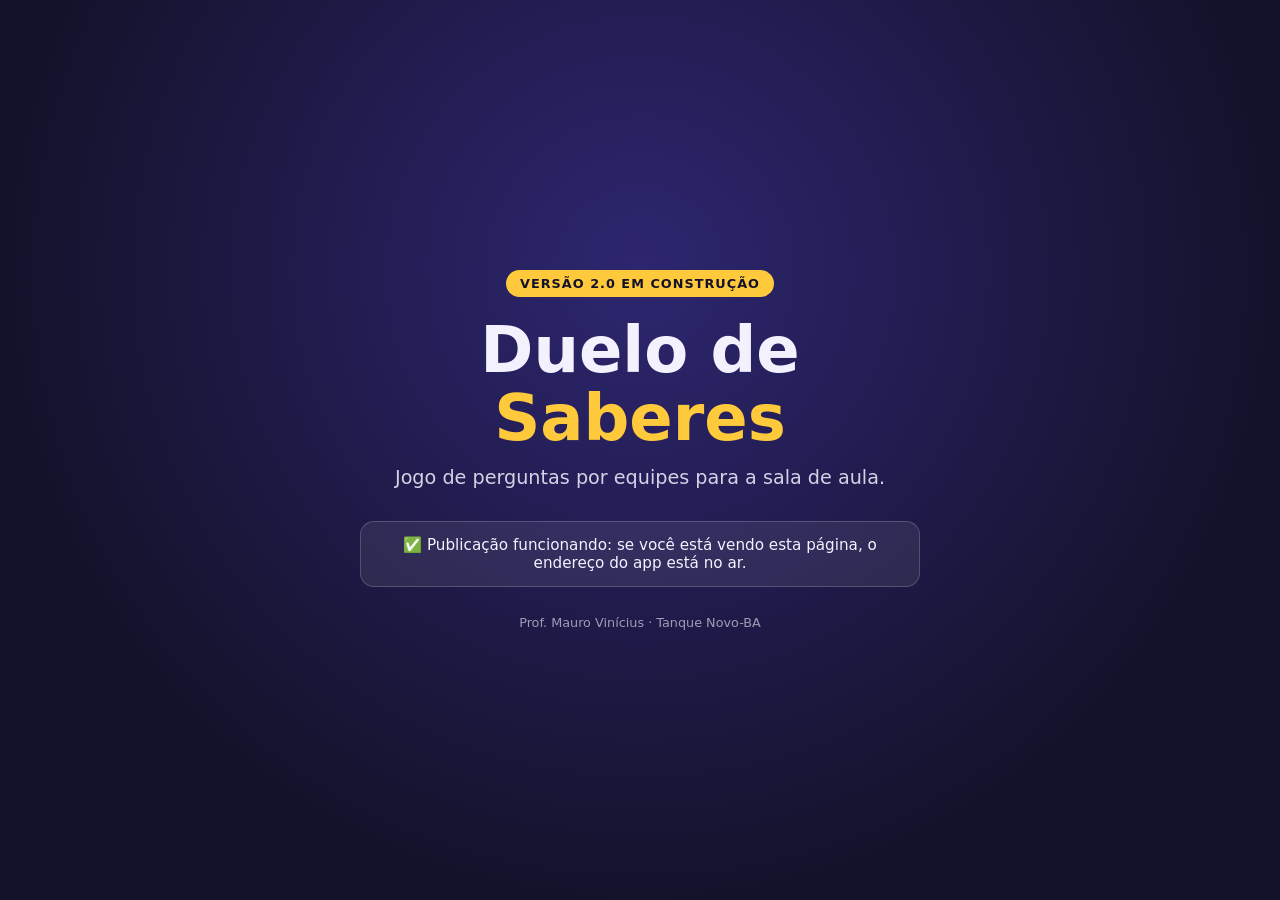
==== index.html @ 9cb28c1f "Add files via upload" ====
<!DOCTYPE html>
<html lang="pt-BR">
<head>
<meta charset="UTF-8">
<meta name="viewport" content="width=device-width, initial-scale=1">
<meta name="theme-color" content="#14122b">
<title>Duelo de Saberes</title>
<style>
  * { box-sizing: border-box; margin: 0; padding: 0; }
  html, body { height: 100%; }
  body {
    display: flex; align-items: center; justify-content: center;
    padding: 24px;
    font-family: system-ui, -apple-system, "Segoe UI", Roboto, sans-serif;
    color: #f4f1ff;
    background: radial-gradient(circle at 50% 30%, #2d2670 0%, #14122b 70%);
    text-align: center;
  }
  main { max-width: 560px; }
  .selo {
    display: inline-block; padding: 6px 14px; border-radius: 999px;
    background: #ffc93c; color: #14122b;
    font-size: 0.8rem; font-weight: 700; letter-spacing: 0.08em; text-transform: uppercase;
  }
  h1 { margin: 20px 0 12px; font-size: clamp(2.2rem, 9vw, 4rem); line-height: 1.05; }
  h1 span { color: #ffc93c; }
  p { font-size: clamp(1rem, 3.5vw, 1.2rem); line-height: 1.5; opacity: 0.85; }
  .ok {
    margin-top: 28px; padding: 14px 18px; border-radius: 14px;
    background: rgba(255,255,255,0.08); border: 1px solid rgba(255,255,255,0.18);
    font-size: 0.95rem;
  }
  footer { margin-top: 28px; font-size: 0.8rem; opacity: 0.6; }
</style>
</head>
<body>
<main>
  <span class="selo">Versão 2.0 em construção</span>
  <h1>Duelo de <span>Saberes</span></h1>
  <p>Jogo de perguntas por equipes para a sala de aula.</p>
  <div class="ok">✅ Publicação funcionando: se você está vendo esta página, o endereço do app está no ar.</div>
  <footer>Prof. Mauro Vinícius · Tanque Novo-BA</footer>
</main>
</body>
</html>
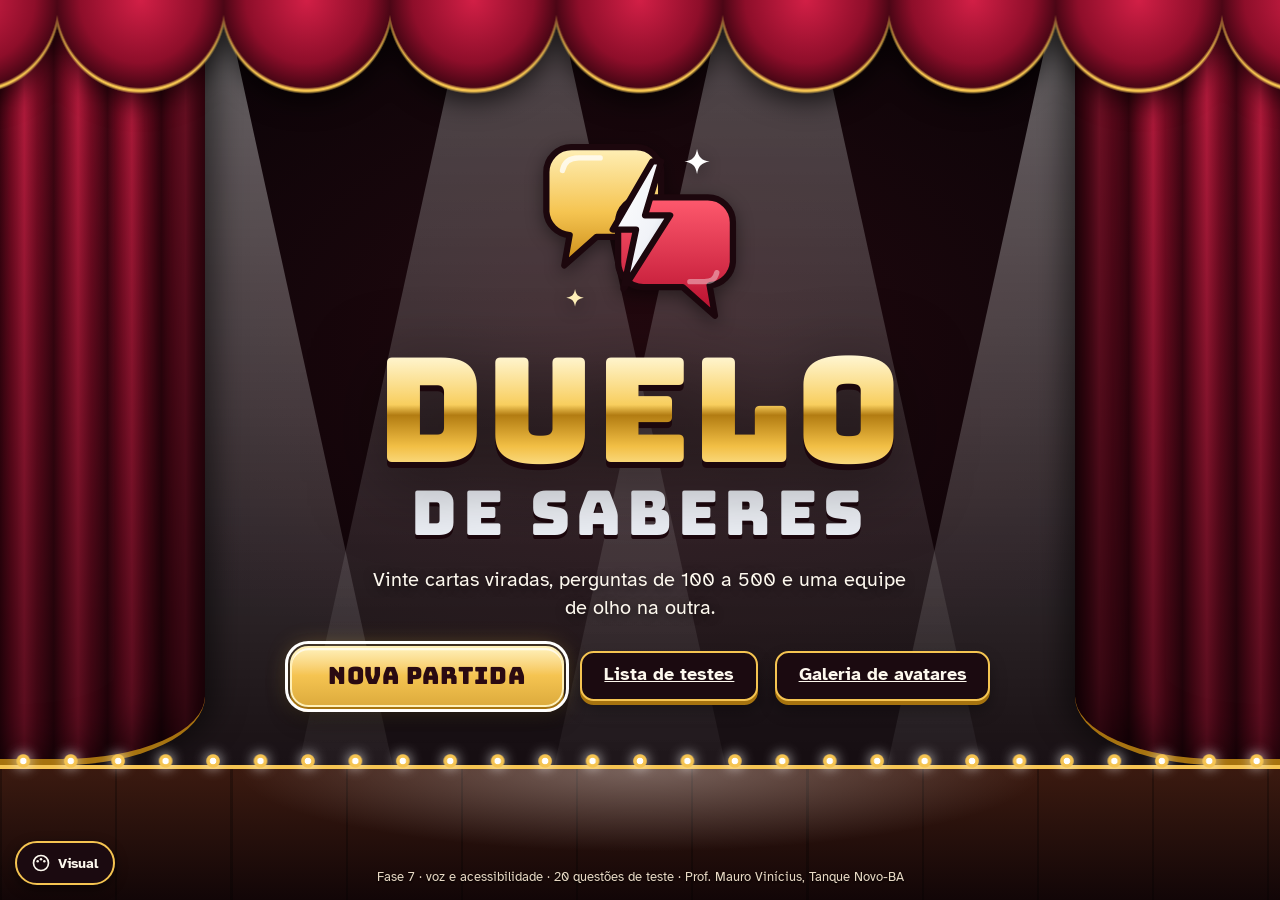
==== commit d336b084: "Raiz redireciona para /motor/ até a Fase 9 Troca a página provisória da raiz por um redirecionamento" ====
--- a/index.html
+++ b/index.html
@@ -3,43 +3,21 @@
 <head>
 <meta charset="UTF-8">
 <meta name="viewport" content="width=device-width, initial-scale=1">
-<meta name="theme-color" content="#14122b">
+<meta name="theme-color" content="#0D0408">
 <title>Duelo de Saberes</title>
+<!-- PROVISÓRIO até a Fase 9: a raiz apenas leva ao jogo em /motor/.
+     Na Fase 9 este redirecionamento sai e o app passa a morar na raiz (ver README.md). -->
+<meta http-equiv="refresh" content="0; url=motor/">
+<link rel="canonical" href="motor/">
+<script>location.replace("motor/" + location.search + location.hash);</script>
 <style>
-  * { box-sizing: border-box; margin: 0; padding: 0; }
-  html, body { height: 100%; }
-  body {
-    display: flex; align-items: center; justify-content: center;
-    padding: 24px;
-    font-family: system-ui, -apple-system, "Segoe UI", Roboto, sans-serif;
-    color: #f4f1ff;
-    background: radial-gradient(circle at 50% 30%, #2d2670 0%, #14122b 70%);
-    text-align: center;
-  }
-  main { max-width: 560px; }
-  .selo {
-    display: inline-block; padding: 6px 14px; border-radius: 999px;
-    background: #ffc93c; color: #14122b;
-    font-size: 0.8rem; font-weight: 700; letter-spacing: 0.08em; text-transform: uppercase;
-  }
-  h1 { margin: 20px 0 12px; font-size: clamp(2.2rem, 9vw, 4rem); line-height: 1.05; }
-  h1 span { color: #ffc93c; }
-  p { font-size: clamp(1rem, 3.5vw, 1.2rem); line-height: 1.5; opacity: 0.85; }
-  .ok {
-    margin-top: 28px; padding: 14px 18px; border-radius: 14px;
-    background: rgba(255,255,255,0.08); border: 1px solid rgba(255,255,255,0.18);
-    font-size: 0.95rem;
-  }
-  footer { margin-top: 28px; font-size: 0.8rem; opacity: 0.6; }
+  html, body { height: 100%; margin: 0; }
+  body { display: grid; place-items: center; background: #0D0408; color: #FFF0B8;
+    font-family: system-ui, -apple-system, "Segoe UI", Roboto, sans-serif; text-align: center; padding: 24px; box-sizing: border-box; }
+  a { color: #F5C451; font-weight: 700; }
 </style>
 </head>
 <body>
-<main>
-  <span class="selo">Versão 2.0 em construção</span>
-  <h1>Duelo de <span>Saberes</span></h1>
-  <p>Jogo de perguntas por equipes para a sala de aula.</p>
-  <div class="ok">✅ Publicação funcionando: se você está vendo esta página, o endereço do app está no ar.</div>
-  <footer>Prof. Mauro Vinícius · Tanque Novo-BA</footer>
-</main>
+<p>Abrindo o Duelo de Saberes… Se não abrir sozinho, <a href="motor/">toque aqui</a>.</p>
 </body>
 </html>
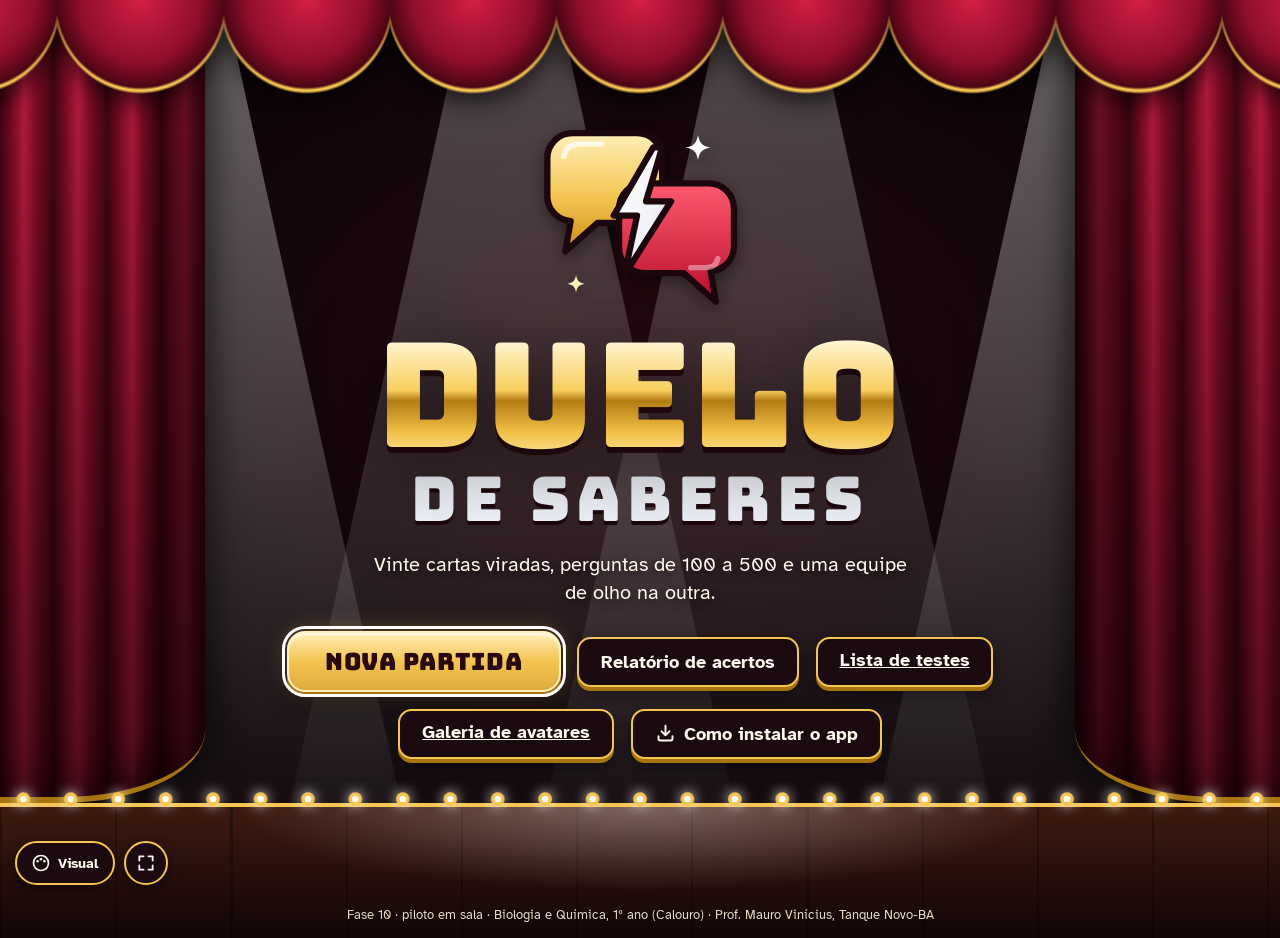
==== commit 6aa3f624: "Fase 9: app instalável (PWA), offline, app na raiz e tela cheia - Jogo movido de /motor/ para a raiz" ====
--- a/index.html
+++ b/index.html
@@ -2,22 +2,37 @@
 <html lang="pt-BR">
 <head>
 <meta charset="UTF-8">
-<meta name="viewport" content="width=device-width, initial-scale=1">
-<meta name="theme-color" content="#0D0408">
+<meta name="viewport" content="width=device-width, initial-scale=1, viewport-fit=cover">
+<meta name="theme-color" content="#0e0509">
+<meta name="description" content="Jogo de perguntas por equipes para a sala de aula. Instalável e funciona sem internet.">
 <title>Duelo de Saberes</title>
-<!-- PROVISÓRIO até a Fase 9: a raiz apenas leva ao jogo em /motor/.
-     Na Fase 9 este redirecionamento sai e o app passa a morar na raiz (ver README.md). -->
-<meta http-equiv="refresh" content="0; url=motor/">
-<link rel="canonical" href="motor/">
-<script>location.replace("motor/" + location.search + location.hash);</script>
-<style>
-  html, body { height: 100%; margin: 0; }
-  body { display: grid; place-items: center; background: #0D0408; color: #FFF0B8;
-    font-family: system-ui, -apple-system, "Segoe UI", Roboto, sans-serif; text-align: center; padding: 24px; box-sizing: border-box; }
-  a { color: #F5C451; font-weight: 700; }
-</style>
+<link rel="manifest" href="manifest.webmanifest">
+<link rel="icon" type="image/svg+xml" href="img/icone.svg">
+<link rel="icon" type="image/png" sizes="32x32" href="img/icone-32.png">
+<link rel="apple-touch-icon" href="img/icone-apple-180.png">
+<meta name="mobile-web-app-capable" content="yes">
+<meta name="apple-mobile-web-app-capable" content="yes">
+<meta name="apple-mobile-web-app-title" content="Duelo">
+<meta name="apple-mobile-web-app-status-bar-style" content="black">
+<meta name="application-name" content="Duelo de Saberes">
+<link rel="stylesheet" href="css/estilo.css">
+<link rel="stylesheet" href="css/motor.css">
+<link rel="stylesheet" href="css/avatares.css">
+<link rel="stylesheet" href="css/relatorio.css">
+<link rel="stylesheet" href="css/acessibilidade.css">
+<link rel="stylesheet" href="css/pwa.css">
 </head>
-<body>
-<p>Abrindo o Duelo de Saberes… Se não abrir sozinho, <a href="motor/">toque aqui</a>.</p>
+<body data-tema="palco" data-modo="escuro">
+<div id="app" aria-live="polite"></div>
+<div id="painel-visual"></div>
+<noscript>O Duelo de Saberes precisa de JavaScript ativado.</noscript>
+<script src="js/dados.js"></script>
+<script src="js/avatares.js"></script>
+<script src="js/logo.js"></script>
+<script src="js/regras.js"></script>
+<script src="js/sons.js"></script>
+<script src="js/voz.js"></script>
+<script src="js/pwa.js"></script>
+<script src="js/app.js"></script>
 </body>
 </html>
--- a/css/estilo.css
+++ b/css/estilo.css
@@ -0,0 +1,543 @@
+/* Duelo de Saberes · Protótipo da Fase 3 · identidade visual (2ª versão)
+   Palco de teatro à noite: cortina vermelha, ouro, luzes brancas e prateadas.
+   Estrutura: fontes → variáveis (tema × modo) → base → cenário → componentes → telas → responsivo */
+
+/* ---------- fontes embutidas (Google Fonts, licença OFL) ---------- */
+@font-face { font-family: "Bungee"; src: url("../fontes/bungee-latin-400-normal.woff2") format("woff2"); font-weight: 400; font-display: swap; }
+@font-face { font-family: "Atkinson Hyperlegible"; src: url("../fontes/atkinson-hyperlegible-latin-400-normal.woff2") format("woff2"); font-weight: 400; font-display: swap; }
+@font-face { font-family: "Atkinson Hyperlegible"; src: url("../fontes/atkinson-hyperlegible-latin-700-normal.woff2") format("woff2"); font-weight: 700; font-display: swap; }
+
+/* ---------- variáveis: Palco escuro (identidade geral e padrão) ---------- */
+body {
+  --fonte-titulo: "Bungee", "Arial Black", sans-serif;
+  --fonte-texto: "Atkinson Hyperlegible", system-ui, sans-serif;
+
+  --fundo: #0D0408; --fundo-2: #23090F;
+  --painel: rgba(255, 255, 255, .06); --painel-2: rgba(255, 255, 255, .1); --painel-solido: #1B0A10;
+  --tinta: #FDF8EE; --tinta-suave: #D3C0C4;
+  --borda: rgba(245, 196, 81, .38); --borda-forte: #F5C451;
+  --acento-claro: #FFF0B8; --acento: #F5C451; --acento-escuro: #A6730F; --sobre-acento: #2A0A12;
+  --prata: #EEF1F7; --prata-escura: #9AA2B1;
+  --quente: #FF2E55;
+  --cort-1: #D21F46; --cort-2: #8E0E2A; --cort-3: #4A0615;
+  --verso-1: #C81B41; --verso-2: #5C0A1D; --verso-tinta: #FFFFFF;
+  --piso-1: #3B1A10; --piso-2: #120607;
+  --luz: 255, 255, 255; --forca-luz: .2;
+  --certo: #2FCB7A; --errado: #FF5468; --sobre-certo: #04200F; --sobre-errado: #2A0510;
+  --logo-a1: #FFF0B8; --logo-a2: #F5C451; --logo-a3: #C98A14; --logo-b1: #FF5A6E; --logo-b2: #B80F2E; --logo-traco: #1C070D;
+  --ficha-traco: #FFFFFF;
+  --brilho: 0 0 1.2rem rgba(245, 196, 81, .35);
+  --sombra: 0 .5rem 1.4rem rgba(0, 0, 0, .55);
+  --titulo: linear-gradient(180deg, #FFF6D2 8%, #F8CE5E 46%, #B27C12 54%, #F2BF45 78%, #FFE9A0 100%);
+}
+body[data-modo="claro"] {
+  --fundo: #F7EFE1; --fundo-2: #EBDCC2;
+  --painel: #FFFFFF; --painel-2: #FBF4E6; --painel-solido: #FFFFFF;
+  --tinta: #2A0A12; --tinta-suave: #6B4C54;
+  --borda: rgba(166, 115, 15, .45); --borda-forte: #A6730F;
+  --prata: #2A0A12; --prata-escura: #6B4C54;
+  --quente: #D1123A;
+  --piso-1: #C59458; --piso-2: #8B5A2B;
+  --luz: 255, 246, 214; --forca-luz: .75;
+  --certo: #12804A; --errado: #C81E3A; --sobre-certo: #FFFFFF; --sobre-errado: #FFFFFF;
+  --ficha-traco: #2A0A12;
+  --brilho: 0 0 0 rgba(0, 0, 0, 0);
+  --sombra: 0 .4rem 1rem rgba(74, 6, 21, .18);
+  --titulo: linear-gradient(180deg, #E8284F 10%, #B80F2E 55%, #7A0A20 100%);
+}
+
+/* o tema de Biologia fica em css/tema-biologia.css */
+
+/* ---------- base ---------- */
+*, *::before, *::after { box-sizing: border-box; }
+html { font-size: clamp(15px, .5vw + .65vh + 6px, 28px); -webkit-text-size-adjust: 100%; }
+body {
+  margin: 0; min-height: 100vh; min-height: 100dvh;
+  background: var(--fundo); color: var(--tinta);
+  font-family: var(--fonte-texto); line-height: 1.4;
+}
+h1, h2, p, ol, ul, fieldset { margin: 0; padding: 0; border: 0; }
+ol, ul { list-style: none; }
+button, input { font: inherit; color: inherit; }
+button { cursor: pointer; }
+button:disabled { cursor: not-allowed; }
+:focus-visible { outline: .2rem solid #FFFFFF; outline-offset: .16rem; box-shadow: 0 0 0 .42rem #1C070D; }
+.so-leitor { position: absolute; width: 1px; height: 1px; overflow: hidden; clip-path: inset(50%); white-space: nowrap; }
+.nota { color: var(--tinta-suave); font-size: .8rem; margin-top: .6rem; }
+.nota-centro { text-align: center; position: relative; }
+
+.tela { min-height: 100vh; min-height: 100dvh; position: relative; isolation: isolate; }
+
+/* texto metálico dos títulos */
+.logo-duelo, .final-topo h1, .barra-titulo, .placar-titulo, .bloco h2, .veredito-titulo {
+  background: var(--titulo); -webkit-background-clip: text; background-clip: text; color: transparent;
+  font-family: var(--fonte-titulo); font-weight: 400; text-transform: uppercase;
+}
+
+/* ---------- cenário do palco (tela inicial e placar final) ---------- */
+.cenario { position: absolute; inset: 0; overflow: hidden; pointer-events: none; z-index: -1;
+  background:
+    radial-gradient(ellipse 60% 55% at 50% 38%, var(--fundo-2), transparent 75%),
+    var(--fundo);
+}
+.holofotes i {
+  position: absolute; top: -14vh; width: 46vmax; height: 140vh; margin-left: -23vmax;
+  background: linear-gradient(to bottom, rgba(var(--luz), calc(var(--forca-luz) * 2.2)), rgba(var(--luz), 0) 80%);
+  clip-path: polygon(47% 0, 53% 0, 100% 100%, 0 100%);
+  transform-origin: 50% 0; animation: balanco 9s ease-in-out infinite alternate; mix-blend-mode: screen;
+}
+body[data-modo="claro"] .holofotes i { mix-blend-mode: normal; }
+.holofotes i:nth-child(1) { left: 14%; --a: 26deg; --b: 15deg; }
+.holofotes i:nth-child(2) { left: 40%; --a: 9deg; --b: -2deg; animation-duration: 12s; opacity: .7; }
+.holofotes i:nth-child(3) { left: 60%; --a: -9deg; --b: 3deg; animation-duration: 11s; opacity: .7; }
+.holofotes i:nth-child(4) { left: 86%; --a: -26deg; --b: -14deg; animation-duration: 10s; }
+@keyframes balanco { from { transform: rotate(var(--a)); } to { transform: rotate(var(--b)); } }
+
+.cortina {
+  position: absolute; top: 0; bottom: 15vh; width: clamp(3rem, 16vw, 21rem);
+  background:
+    linear-gradient(to bottom, rgba(0, 0, 0, .1), rgba(0, 0, 0, .6)),
+    repeating-linear-gradient(90deg, var(--cort-3) 0, var(--cort-2) .9vw, var(--cort-1) 1.9vw, var(--cort-2) 2.9vw, var(--cort-3) 4.2vw);
+  border-bottom: .35rem solid var(--acento-escuro);
+}
+.cortina.esq { left: 0; border-bottom-right-radius: 70% 9%; box-shadow: inset -2rem 0 2.5rem rgba(0, 0, 0, .55), .6rem 0 1.6rem rgba(0, 0, 0, .5); }
+.cortina.dir { right: 0; border-bottom-left-radius: 70% 9%; box-shadow: inset 2rem 0 2.5rem rgba(0, 0, 0, .55), -.6rem 0 1.6rem rgba(0, 0, 0, .5); }
+.sanefa {
+  position: absolute; top: 0; left: -2vw; right: -2vw; height: clamp(2.4rem, 10vh, 6.5rem); z-index: 1;
+  background: radial-gradient(ellipse 52% 100% at 50% 0, var(--cort-1) 0, var(--cort-2) 70%, var(--cort-3) 97%, transparent 100%) repeat-x 50% 0 / clamp(5rem, 13vw, 16rem) 100%;
+  filter: drop-shadow(0 .22rem 0 var(--acento)) drop-shadow(0 .5rem .7rem rgba(0, 0, 0, .65));
+}
+.piso {
+  position: absolute; left: 0; right: 0; bottom: 0; height: 15vh;
+  background:
+    radial-gradient(ellipse 45% 90% at 50% 0, rgba(var(--luz), calc(var(--forca-luz) * 1.6)), transparent 70%),
+    repeating-linear-gradient(90deg, rgba(0, 0, 0, .28) 0 .12rem, transparent .12rem 9vw),
+    linear-gradient(to bottom, var(--piso-1), var(--piso-2));
+  border-top: .22rem solid var(--acento);
+}
+.ribalta {
+  position: absolute; left: 0; right: 0; bottom: calc(15vh - .35rem); height: 1.1rem;
+  background: radial-gradient(circle, #FFFFFF 0 .16rem, var(--acento) .2rem .34rem, transparent .4rem) repeat-x 50% 50% / 2.6rem 1.1rem;
+  filter: drop-shadow(0 0 .35rem rgba(255, 255, 255, .9)); animation: pisca 1.6s steps(2, jump-none) infinite alternate;
+}
+@keyframes pisca { from { opacity: .55; } to { opacity: 1; } }
+
+/* ---------- logo ---------- */
+.logo { display: inline-flex; align-items: center; gap: .5em; font-size: 1rem; color: var(--tinta); }
+.logo-simbolo { width: 3.2em; height: 3.2em; flex: none; overflow: visible; filter: drop-shadow(0 .12em .18em rgba(0, 0, 0, .45)); }
+.logo-nome { display: flex; flex-direction: column; font-family: var(--fonte-titulo); line-height: .9; text-align: left; }
+.logo-duelo { font-size: 2em; letter-spacing: .01em; filter: drop-shadow(0 .05em 0 var(--logo-traco)); }
+.logo-de { font-size: .92em; color: var(--prata); margin-top: .18em; letter-spacing: .04em; text-transform: uppercase; text-shadow: 0 .06em 0 var(--logo-traco); }
+body[data-modo="claro"] .logo-de { text-shadow: none; }
+.logo-grande { flex-direction: column; gap: .15em; font-size: clamp(1.5rem, 5.2vmin, 3.4rem); }
+.logo-grande .logo-simbolo { width: 4.6em; height: 4.6em; }
+.logo-grande .logo-nome { text-align: center; align-items: center; }
+.logo-grande .logo-duelo { font-size: 3.1em; filter: drop-shadow(0 .045em 0 var(--logo-traco)) drop-shadow(0 .1em .25em rgba(0, 0, 0, .5)); }
+.logo-grande .logo-de { font-size: 1.32em; letter-spacing: .1em; }
+.logo-barra { font-size: .62rem; }
+.logo-faisca { transform-box: fill-box; transform-origin: center; animation: cintila 2.4s ease-in-out infinite; }
+.logo-faisca.f2 { animation-delay: 1.2s; }
+@keyframes cintila { 0%, 100% { opacity: .25; } 50% { opacity: 1; } }
+
+/* ---------- botões ---------- */
+.botao {
+  position: relative; border: .12rem solid var(--borda-forte); border-radius: .75rem;
+  padding: .6rem 1.2rem; min-height: 2.75rem;
+  font-weight: 700; font-size: 1rem; line-height: 1.1;
+  background: var(--painel-solido); color: var(--tinta);
+  box-shadow: 0 .22rem 0 var(--acento-escuro), 0 .5rem .9rem rgba(0, 0, 0, .35);
+  transition: transform .08s, box-shadow .08s, filter .15s;
+}
+.botao:hover:not(:disabled) { transform: translateY(-.06rem); filter: brightness(1.12); }
+.botao:active:not(:disabled) { transform: translateY(.18rem); box-shadow: 0 .04rem 0 var(--acento-escuro); }
+.botao:disabled { opacity: .45; }
+.botao-principal {
+  background: linear-gradient(180deg, var(--acento-claro) 0%, var(--acento) 48%, color-mix(in srgb, var(--acento) 70%, var(--acento-escuro)) 100%);
+  color: var(--sobre-acento); border-color: var(--acento-claro);
+  box-shadow: 0 .28rem 0 var(--acento-escuro), 0 .6rem 1.2rem rgba(0, 0, 0, .45), var(--brilho), inset 0 .12rem 0 rgba(255, 255, 255, .7);
+}
+.botao-enorme { font-family: var(--fonte-titulo); font-weight: 400; font-size: 1.3rem; padding: .85rem 2rem; border-radius: 1rem; text-transform: uppercase; letter-spacing: .03em; }
+.botao-pequeno { font-size: .82rem; padding: .4rem .8rem; min-height: 2.4rem; box-shadow: 0 .16rem 0 var(--acento-escuro); }
+.botao-redondo {
+  width: 2.75rem; height: 2.75rem; border-radius: 50%; border: .12rem solid var(--borda-forte);
+  background: var(--painel-solido); font-size: 1.4rem; font-weight: 700; line-height: 1; box-shadow: 0 .18rem 0 var(--acento-escuro);
+}
+.botao-redondo:disabled { opacity: .35; }
+
+/* ---------- barra superior ---------- */
+.barra {
+  display: flex; align-items: center; gap: 1rem; flex-wrap: wrap; position: relative; z-index: 2;
+  padding: .6rem 1.2rem;
+  background: linear-gradient(180deg, var(--cort-2), var(--cort-3));
+  border-bottom: .2rem solid var(--acento); box-shadow: 0 .4rem 1rem rgba(0, 0, 0, .45);
+  color: #FDF8EE;
+  --tinta: #FDF8EE; --prata: #EEF1F7; --painel-solido: #1B0A10; --logo-traco: #1C070D;
+  --titulo: linear-gradient(180deg, #FFF6D2 8%, #F8CE5E 46%, #B27C12 54%, #F2BF45 78%, #FFE9A0 100%);
+}
+.barra-titulo { font-size: 1.15rem; margin-left: auto; }
+.barra-info { display: flex; flex-direction: column; line-height: 1.2; margin-left: .4rem; }
+.barra-info strong { font-family: var(--fonte-titulo); font-weight: 400; font-size: 1rem; text-transform: uppercase; }
+.barra-info span { font-size: .78rem; opacity: .8; }
+.barra-acoes { margin-left: auto; display: flex; gap: .6rem; }
+
+/* ---------- tela inicial ---------- */
+.inicio, .final {
+  display: flex; flex-direction: column; align-items: center; justify-content: center;
+  padding: clamp(3.2rem, 12vh, 7.5rem) 1.2rem calc(15vh + 2.4rem); overflow: hidden; text-align: center;
+}
+.inicio-centro { position: relative; display: flex; flex-direction: column; align-items: center; gap: 1.3rem; max-width: 46rem; }
+.inicio .logo-grande { animation: entrada .8s cubic-bezier(.2, 1.4, .4, 1) both; }
+@keyframes entrada { from { transform: scale(.7) translateY(1rem); opacity: 0; } to { transform: none; opacity: 1; } }
+.inicio-frase { font-size: 1.1rem; max-width: 30rem; color: var(--tinta); text-shadow: 0 .1rem .5rem rgba(0, 0, 0, .6); }
+body[data-modo="claro"] .inicio-frase { text-shadow: none; }
+.inicio-acoes { display: flex; flex-wrap: wrap; gap: .9rem; justify-content: center; align-items: center; position: relative; }
+.inicio-rodape { position: absolute; bottom: .7rem; left: 0; right: 0; padding: 0 9rem; font-size: .7rem; color: #E9D9C4; text-shadow: 0 1px 2px #000; }
+
+/* ---------- painéis ---------- */
+.bloco, .veredito, .telao, .placar-item, .equipe-cartao, .final-item {
+  background: linear-gradient(180deg, var(--painel-2), var(--painel));
+  border: .1rem solid var(--borda); border-radius: 1rem; box-shadow: var(--sombra), inset 0 .08rem 0 rgba(255, 255, 255, .12);
+}
+
+/* ---------- configuração ---------- */
+.config { display: flex; flex-direction: column; background: radial-gradient(ellipse 90% 50% at 50% 0, var(--fundo-2), var(--fundo) 80%); }
+.config-grade {
+  flex: 1; display: grid; grid-template-columns: repeat(3, 1fr); gap: 1rem;
+  padding: 1.2rem; max-width: 86rem; width: 100%; margin: 0 auto; align-content: start;
+}
+.bloco { padding: 1rem 1.1rem; min-width: 0; }
+.bloco-largo { grid-column: 1 / -1; }
+.bloco h2 { font-size: 1rem; margin-bottom: .7rem; letter-spacing: .03em; display: inline-block; }
+.bloco h2.sub { margin-top: 1.1rem; display: block; }
+.bloco-topo { display: flex; align-items: center; justify-content: space-between; gap: 1rem; margin-bottom: .7rem; }
+.bloco-topo h2 { margin: 0; }
+
+.opcoes { display: grid; gap: .6rem; }
+.opcoes-2 { grid-template-columns: 1fr 1fr; }
+.opcoes-3 { grid-template-columns: 1fr; }
+.opcao {
+  text-align: left; display: flex; flex-direction: column; gap: .15rem;
+  padding: .6rem .8rem; border-radius: .7rem; border: .1rem solid var(--borda); background: var(--painel); min-height: 2.75rem;
+}
+.opcao strong { font-size: 1rem; }
+.opcao span { font-size: .78rem; color: var(--tinta-suave); }
+.chips { display: flex; flex-wrap: wrap; gap: .5rem; }
+.chip { padding: .45rem .9rem; min-height: 2.6rem; border-radius: 99rem; border: .1rem solid var(--borda); background: var(--painel); font-weight: 700; font-size: .9rem; }
+.opcao:hover, .chip:hover { border-color: var(--borda-forte); }
+.opcao.ativa, .chip.ativa {
+  background: linear-gradient(180deg, var(--acento-claro), var(--acento) 55%, color-mix(in srgb, var(--acento) 70%, var(--acento-escuro)));
+  border-color: var(--acento-claro); color: var(--sobre-acento);
+  box-shadow: 0 .2rem 0 var(--acento-escuro), var(--brilho);
+}
+.opcao.ativa span { color: inherit; opacity: .85; }
+
+.contador { display: flex; align-items: center; gap: .8rem; flex-wrap: wrap; }
+.contador-valor { font-family: var(--fonte-titulo); font-size: 2.2rem; min-width: 1.4em; text-align: center; line-height: 1; color: var(--prata); }
+.contador-legenda { font-size: .8rem; color: var(--tinta-suave); flex-basis: 100%; }
+.contador-compacto .contador-valor { font-size: 1.6rem; }
+
+.equipes-grade { display: grid; grid-template-columns: repeat(auto-fill, minmax(15.5rem, 1fr)); gap: .8rem; }
+.equipe-cartao { border-left: .5rem solid var(--cor-equipe); border-radius: .8rem; padding: .7rem; display: flex; flex-direction: column; gap: .55rem; min-width: 0; box-shadow: none; }
+.equipe-topo { display: flex; align-items: center; gap: .6rem; }
+.campo { flex: 1; min-width: 0; }
+.campo input { width: 100%; padding: .45rem .6rem; min-height: 2.5rem; border: .1rem solid var(--borda); border-radius: .5rem; background: var(--painel-solido); font-weight: 700; }
+.campo input:focus-visible { border-color: var(--borda-forte); }
+.seletor { display: flex; gap: .35rem; flex-wrap: wrap; }
+.amostra { width: 2rem; height: 2rem; border-radius: 50%; border: .12rem solid rgba(255, 255, 255, .85); background: var(--amostra); padding: 0; }
+body[data-modo="claro"] .amostra { border-color: var(--tinta); }
+.amostra.ativa { box-shadow: 0 0 0 .14rem var(--painel-solido), 0 0 0 .3rem var(--borda-forte); }
+.amostra:disabled { opacity: .2; }
+.forma-botao { width: 2rem; height: 2rem; padding: .22rem; border-radius: .4rem; border: .12rem solid transparent; background: transparent; }
+.forma-botao svg { width: 100%; height: 100%; display: block; fill: var(--tinta-suave); opacity: .55; }
+.forma-botao.ativa { border-color: var(--borda-forte); background: var(--painel-solido); }
+.forma-botao.ativa svg { fill: var(--tinta); opacity: 1; }
+
+.ficha { width: 1.5rem; height: 1.5rem; flex: none; overflow: visible; filter: drop-shadow(0 .08rem .12rem rgba(0, 0, 0, .5)); }
+.ficha-grande { width: 2.2rem; height: 2.2rem; }
+
+.config-rodape {
+  position: sticky; bottom: 0; z-index: 3; display: flex; align-items: center; justify-content: flex-end; gap: 1.2rem; flex-wrap: wrap;
+  padding: .8rem 1.2rem .9rem 12rem; background: var(--painel-solido); border-top: .2rem solid var(--acento);
+  box-shadow: 0 -.5rem 1.2rem rgba(0, 0, 0, .4);
+}
+.config-resumo { font-size: .9rem; color: var(--tinta-suave); }
+
+/* ---------- tabuleiro ---------- */
+.tabuleiro, .pergunta {
+  display: flex; flex-direction: column;
+  background:
+    radial-gradient(ellipse 55% 60% at 38% 0, rgba(var(--luz), var(--forca-luz)), transparent 70%),
+    radial-gradient(ellipse 120% 80% at 50% 100%, var(--fundo-2), transparent 70%),
+    var(--fundo);
+}
+.mesa { padding: .9rem 1.2rem 1.2rem; display: flex; flex-direction: column; gap: .8rem; min-height: 0; }
+.vez { display: flex; align-items: center; gap: .6rem; font-size: 1.15rem; }
+.vez strong { color: inherit; border-bottom: .22rem solid var(--cor-equipe); }
+.cartas { display: grid; grid-template-columns: repeat(5, 1fr); gap: .8rem; }
+
+.carta { position: relative; padding: 0; border: 0; background: none; border-radius: .9rem; aspect-ratio: 4 / 3; perspective: 60rem; min-width: 0; min-height: 0; }
+.carta-giro { position: absolute; inset: 0; transform-style: preserve-3d; transition: transform .6s cubic-bezier(.3, 1.3, .5, 1); border-radius: inherit; }
+.carta-verso, .carta-frente {
+  position: absolute; inset: 0; border-radius: inherit; display: grid; place-items: center;
+  backface-visibility: hidden; -webkit-backface-visibility: hidden; overflow: hidden;
+  border: .16rem solid var(--acento);
+  box-shadow: 0 .3rem 0 var(--acento-escuro), 0 .7rem 1.1rem rgba(0, 0, 0, .5), inset 0 0 0 .1rem rgba(0, 0, 0, .35);
+}
+.carta-verso {
+  color: var(--verso-tinta);
+  background:
+    repeating-linear-gradient(45deg, rgba(255, 255, 255, .05) 0 .12rem, transparent .12rem .9rem),
+    repeating-linear-gradient(-45deg, rgba(255, 255, 255, .05) 0 .12rem, transparent .12rem .9rem),
+    radial-gradient(ellipse at 50% 35%, var(--verso-1), var(--verso-2) 85%);
+}
+.carta-frente {
+  transform: rotateY(180deg); color: var(--sobre-acento);
+  background:
+    linear-gradient(115deg, transparent 30%, rgba(255, 255, 255, .7) 45%, transparent 58%),
+    linear-gradient(180deg, var(--acento-claro), var(--acento) 50%, color-mix(in srgb, var(--acento) 60%, var(--acento-escuro)));
+  border-color: var(--acento-claro);
+}
+.carta-numero {
+  position: relative; font-family: var(--fonte-titulo); font-size: clamp(1.1rem, 3.4vmin, 2.4rem); line-height: 1;
+  width: 2.1em; height: 2.1em; display: grid; place-items: center; border-radius: 50%;
+}
+.carta-valor { font-family: var(--fonte-titulo); font-size: clamp(1.6rem, 6vmin, 4rem); line-height: 1; text-shadow: 0 .05em 0 rgba(255, 255, 255, .6); }
+/* atenção: nada de "filter" em .carta-giro — ele achata o 3D e a frente da carta deixa de aparecer */
+button.carta:not(.virando):hover .carta-giro { transform: translateY(-.3rem) rotate(-1.2deg); }
+button.carta:not(.virando):hover .carta-verso { border-color: #FFFFFF; box-shadow: 0 .3rem 0 var(--acento-escuro), 0 0 1.1rem rgba(255, 255, 255, .55); }
+button.carta:not(.virando):active .carta-giro { transform: translateY(.1rem); }
+.carta.virando .carta-giro { transform: rotateY(180deg) scale(1.08); }
+.carta.virando .carta-frente { box-shadow: 0 .3rem 0 var(--acento-escuro), 0 0 1.6rem rgba(255, 255, 255, .75); }
+.carta.virando { z-index: 2; }
+.cartas.escolhida .carta:not(.virando) { opacity: .35; transition: opacity .3s; pointer-events: none; }
+
+/* verso do Palco: veludo com moldura dourada e medalhão */
+body[data-tema="palco"] .carta-verso::before {
+  content: ""; position: absolute; inset: 7%; border-radius: .5rem;
+  border: .08rem solid var(--acento);
+  background:
+    radial-gradient(circle at 0 0, var(--acento) 0 .28rem, transparent .32rem),
+    radial-gradient(circle at 100% 0, var(--acento) 0 .28rem, transparent .32rem),
+    radial-gradient(circle at 0 100%, var(--acento) 0 .28rem, transparent .32rem),
+    radial-gradient(circle at 100% 100%, var(--acento) 0 .28rem, transparent .32rem);
+}
+body[data-tema="palco"] .carta-numero {
+  color: var(--sobre-acento);
+  background: radial-gradient(circle at 35% 28%, #FFFFFF 0, var(--acento-claro) 22%, var(--acento) 60%, var(--acento-escuro) 100%);
+  box-shadow: 0 0 0 .14rem var(--verso-2), 0 0 0 .24rem var(--acento), 0 .25rem .5rem rgba(0, 0, 0, .5);
+}
+
+.carta-usada { border: .12rem dashed var(--borda); display: grid; place-items: center; background: rgba(0, 0, 0, .18); }
+.carta-valor-usado { font-family: var(--fonte-titulo); font-size: clamp(.9rem, 2.6vmin, 1.6rem); color: var(--tinta-suave); opacity: .45; }
+
+/* ---------- placar ---------- */
+.placar { background: linear-gradient(180deg, var(--painel-2), var(--painel)), var(--painel-solido); border-top: .2rem solid var(--acento); padding: .9rem 1.2rem 1.2rem; }
+.placar-titulo { font-size: 1.1rem; margin-bottom: .7rem; display: inline-block; }
+.placar-puxador { display: none; }
+.placar-lista { display: grid; grid-template-columns: repeat(auto-fit, minmax(13rem, 1fr)); gap: .6rem; }
+.placar-item { display: flex; align-items: center; gap: .6rem; padding: .55rem .7rem; border-left: .5rem solid var(--cor-equipe); border-radius: .8rem; box-shadow: none; }
+.placar-item.da-vez {
+  border-color: var(--borda-forte); border-left-color: var(--cor-equipe);
+  background: linear-gradient(90deg, color-mix(in srgb, var(--cor-equipe) 30%, transparent), transparent 70%), var(--painel-2);
+  box-shadow: var(--brilho), 0 .3rem .8rem rgba(0, 0, 0, .4);
+}
+.placar-nome { flex: 1; min-width: 0; font-weight: 700; display: flex; flex-direction: column; line-height: 1.15; overflow-wrap: anywhere; }
+.placar-nome em { font-style: normal; font-weight: 400; font-size: .72rem; color: var(--tinta-suave); }
+.placar-item.da-vez .placar-nome em { color: var(--acento); font-weight: 700; }
+body[data-modo="claro"] .placar-item.da-vez .placar-nome em { color: var(--acento-escuro); }
+.placar-pontos { font-family: var(--fonte-titulo); font-size: 1.5rem; line-height: 1; font-variant-numeric: tabular-nums; color: var(--prata); text-shadow: 0 0 .6rem rgba(var(--luz), .35); }
+body[data-modo="claro"] .placar-pontos { text-shadow: none; }
+.placar-pontos.negativo { color: var(--errado); }
+
+/* ---------- pergunta ---------- */
+.vez-barra { font-size: 1rem; }
+.valor-selo {
+  margin-left: auto; display: flex; align-items: baseline; gap: .45rem;
+  background: linear-gradient(180deg, var(--acento-claro), var(--acento) 55%, color-mix(in srgb, var(--acento) 65%, var(--acento-escuro)));
+  color: var(--sobre-acento); border: .1rem solid var(--acento-claro); border-radius: .7rem; padding: .25rem .9rem;
+  box-shadow: 0 .2rem 0 var(--acento-escuro), var(--brilho);
+}
+.valor-selo small { font-size: .75rem; font-weight: 700; }
+.valor-selo b { font-family: var(--fonte-titulo); font-weight: 400; font-size: 1.6rem; line-height: 1.1; }
+
+.pergunta-corpo { padding: 1.2rem; display: flex; flex-direction: column; gap: 1.2rem; }
+.telao { padding: 1.1rem 1.3rem; border-color: var(--borda-forte); border-width: .14rem; position: relative; }
+.telao::before, .telao::after {
+  content: ""; position: absolute; left: .9rem; right: .9rem; height: .5rem;
+  background: radial-gradient(circle, #FFFFFF 0 .1rem, var(--acento) .12rem .2rem, transparent .24rem) repeat-x 0 50% / 1.5rem .5rem;
+  opacity: .9;
+}
+.telao::before { top: -.3rem; }
+.telao::after { bottom: -.3rem; }
+.enunciado { font-family: var(--fonte-texto); font-weight: 700; font-size: clamp(1.25rem, 3.6vmin, 2.3rem); line-height: 1.25; text-wrap: balance; }
+.alternativas { display: grid; grid-template-columns: 1fr; gap: .7rem; }
+.alternativa {
+  display: flex; align-items: center; gap: .8rem; text-align: left;
+  padding: .7rem .9rem; min-height: 3.6rem; border-radius: .9rem;
+  border: .12rem solid var(--borda); background: linear-gradient(180deg, var(--painel-2), var(--painel)), var(--painel-solido);
+  box-shadow: 0 .25rem 0 rgba(0, 0, 0, .45);
+  font-size: clamp(1rem, 2.5vmin, 1.5rem); line-height: 1.2; transition: transform .08s, box-shadow .08s, border-color .15s;
+}
+.alternativa:hover:not(:disabled) { transform: translateY(-.08rem); border-color: var(--borda-forte); box-shadow: 0 .25rem 0 rgba(0, 0, 0, .45), var(--brilho); }
+.alternativa:active:not(:disabled) { transform: translateY(.2rem); box-shadow: 0 .05rem 0 rgba(0, 0, 0, .45); }
+.letra {
+  flex: none; width: 2em; height: 2em; display: grid; place-items: center; border-radius: 50%;
+  background: radial-gradient(circle at 35% 28%, #FFFFFF 0, var(--acento-claro) 22%, var(--acento) 62%, var(--acento-escuro) 100%);
+  color: var(--sobre-acento); font-family: var(--fonte-titulo); line-height: 1; box-shadow: 0 .12rem .3rem rgba(0, 0, 0, .4);
+}
+.alternativa .texto { flex: 1; min-width: 0; }
+.alternativa.certa { background: var(--certo); border-color: #FFFFFF; color: var(--sobre-certo); }
+.alternativa.certa .letra, .alternativa.errada .letra { background: rgba(255, 255, 255, .3); color: inherit; box-shadow: none; }
+.alternativa.certa::after { content: "✓ certa"; font-weight: 700; font-size: .8em; white-space: nowrap; }
+.alternativa.errada { background: var(--errado); border-color: #FFFFFF; color: var(--sobre-errado); }
+.alternativa.errada::after { content: "✗ marcada"; font-weight: 700; font-size: .8em; white-space: nowrap; }
+.alternativa.apagada { opacity: .4; box-shadow: none; }
+.alternativa:disabled { cursor: default; }
+
+.pergunta-lado { padding: 0 1.2rem 5rem; display: flex; flex-direction: column; align-items: center; gap: 1rem; }
+.pergunta:not(.respondida) .pergunta-lado { order: -1; flex-direction: row; justify-content: space-between; padding: .8rem 1.2rem 0; }
+.pergunta .barra { order: -2; }
+.lado-acoes { display: flex; gap: .7rem; flex-wrap: wrap; justify-content: center; }
+
+.cronometro { position: relative; width: clamp(5.5rem, 24vmin, 15rem); aspect-ratio: 1; display: grid; place-items: center; flex: none; filter: drop-shadow(0 0 1rem rgba(var(--luz), .25)); }
+.cronometro svg { position: absolute; inset: 0; width: 100%; height: 100%; overflow: visible; }
+.crono-trilho { fill: var(--painel-solido); stroke: var(--borda); stroke-width: 9; }
+.crono-arco { fill: none; stroke: var(--acento); stroke-width: 9; stroke-linecap: round; transition: stroke-dashoffset .1s linear, stroke .3s; filter: drop-shadow(0 0 .25rem var(--acento)); }
+.crono-numero { position: relative; font-family: var(--fonte-titulo); font-size: clamp(2rem, 10vmin, 6.4rem); line-height: 1; font-variant-numeric: tabular-nums; margin-top: -.08em; color: var(--prata); }
+.crono-legenda { position: absolute; bottom: 19%; font-size: clamp(.55rem, 1.6vmin, .9rem); color: var(--tinta-suave); }
+.cronometro.alerta .crono-arco { stroke: var(--errado); filter: drop-shadow(0 0 .3rem var(--errado)); }
+.cronometro.alerta .crono-numero { color: var(--errado); animation: pulso 1s ease-in-out infinite; }
+.cronometro.pausado .crono-numero { opacity: .4; animation: none; }
+@keyframes pulso { 50% { transform: scale(1.12); } }
+
+.veredito { width: 100%; padding: 1rem; display: grid; grid-template-columns: 1fr auto; gap: .2rem .8rem; align-items: baseline; text-align: left; }
+.veredito-titulo { font-size: 1.5rem; line-height: 1.1; }
+.veredito-pontos { font-family: var(--fonte-titulo); font-size: 1.9rem; line-height: 1; }
+.veredito p { grid-column: 1 / -1; font-size: .95rem; margin-top: .4rem; }
+.veredito.acerto { border-top: .5rem solid var(--certo); }
+.veredito.acerto .veredito-pontos { color: var(--certo); }
+.veredito.erro { border-top: .5rem solid var(--errado); }
+.veredito.erro .veredito-pontos { color: var(--errado); }
+.veredito.passe { border-top: .5rem solid var(--prata-escura); }
+
+/* ---------- placar final ---------- */
+.final { justify-content: flex-start; gap: 1.3rem; }
+.final-topo { position: relative; display: flex; flex-direction: column; align-items: center; gap: .5rem; }
+.final-topo h1 { font-size: 2rem; line-height: 1.05; filter: drop-shadow(0 .05em 0 var(--logo-traco)); }
+.final-topo p { color: var(--tinta-suave); font-size: .9rem; }
+.final-lista { position: relative; width: 100%; max-width: 44rem; display: grid; gap: .6rem; }
+.final-item { display: flex; align-items: center; gap: .8rem; padding: .6rem .9rem; border-radius: .9rem; text-align: left; background: linear-gradient(180deg, var(--painel-2), var(--painel)), var(--painel-solido); }
+.final-item.primeiro {
+  background: linear-gradient(115deg, transparent 30%, rgba(255, 255, 255, .55) 45%, transparent 58%), linear-gradient(180deg, var(--acento-claro), var(--acento) 55%, color-mix(in srgb, var(--acento) 65%, var(--acento-escuro)));
+  color: var(--sobre-acento); border-color: var(--acento-claro); box-shadow: 0 .3rem 0 var(--acento-escuro), var(--brilho), var(--sombra);
+}
+.final-item.primeiro .placar-pontos { color: inherit; text-shadow: none; }
+.final-posicao { font-family: var(--fonte-titulo); font-size: 1.3rem; width: 2rem; }
+.final-nome { flex: 1; min-width: 0; font-weight: 700; display: flex; flex-direction: column; gap: .3rem; overflow-wrap: anywhere; }
+.final-barra { display: block; height: .5rem; width: var(--largura); border-radius: 99rem; background: var(--cor-equipe); border: .08rem solid rgba(255, 255, 255, .7); }
+
+/* ---------- painel "Testar visual" (só do protótipo) ---------- */
+#painel-visual { position: fixed; left: .8rem; bottom: .8rem; z-index: 50; font-size: 14px; font-family: var(--fonte-texto); }
+.pv-botao { display: flex; align-items: center; gap: .4rem; padding: .5rem .8rem; min-height: 44px; border-radius: 99rem; border: 2px solid var(--borda-forte); background: var(--painel-solido); color: var(--tinta); font-weight: 700; box-shadow: 0 4px 12px rgba(0, 0, 0, .5); }
+.pv-botao svg { width: 20px; height: 20px; fill: currentColor; }
+.pv-caixa { position: absolute; left: 0; bottom: calc(100% + 10px); width: min(300px, calc(100vw - 1.6rem)); max-height: calc(100vh - 90px); overflow: auto; background: var(--painel-solido); color: var(--tinta); border: 2px solid var(--borda-forte); border-radius: 14px; padding: 12px; box-shadow: 0 8px 24px rgba(0, 0, 0, .6); display: grid; gap: 10px; }
+.pv-titulo { display: flex; justify-content: space-between; align-items: center; font-weight: 700; font-size: 15px; }
+.pv-fechar { width: 36px; height: 36px; border-radius: 50%; border: 0; background: var(--painel-2); font-size: 20px; line-height: 1; }
+.pv-grupo legend { font-size: 12px; font-weight: 700; color: var(--tinta-suave); margin-bottom: 4px; }
+.pv-opcoes { display: grid; gap: 4px; }
+.pv-opcao { text-align: left; padding: 8px 10px; min-height: 40px; border-radius: 8px; border: 2px solid var(--borda); background: var(--painel); }
+.pv-opcao.ativa { background: var(--acento); color: var(--sobre-acento); border-color: var(--acento-claro); font-weight: 700; }
+.pv-nota { font-size: 12px; color: var(--tinta-suave); }
+
+/* ============ RESPONSIVO ============ */
+
+/* PC ou projetor em paisagem: tabuleiro grande e placar lateral, tudo numa tela só */
+@media (min-width: 1024px) and (orientation: landscape) {
+  .tabuleiro { display: grid; grid-template: "barra barra" auto "mesa placar" 1fr / 1fr minmax(15rem, 23vw); height: 100vh; height: 100dvh; overflow: hidden; }
+  .tabuleiro .barra { grid-area: barra; }
+  .mesa { grid-area: mesa; }
+  .cartas { flex: 1; grid-template-rows: repeat(4, 1fr); min-height: 0; }
+  .carta { aspect-ratio: auto; }
+  .placar { grid-area: placar; border-top: 0; border-left: .2rem solid var(--acento); overflow: auto; padding-bottom: 4.5rem; box-shadow: -.5rem 0 1.2rem rgba(0, 0, 0, .35); }
+  .placar-lista { grid-template-columns: 1fr; }
+  .placar-item { padding: .8rem; }
+  .placar-pontos { font-size: 1.8rem; }
+
+  .pergunta { display: grid; grid-template: "barra barra" auto "corpo lado" 1fr / 1fr minmax(16rem, 26vw); height: 100vh; height: 100dvh; overflow: hidden; }
+  .pergunta .barra { grid-area: barra; }
+  .pergunta-corpo { grid-area: corpo; justify-content: center; padding: 1.5rem 2rem 1.5rem 2.2rem; gap: 1.6rem; overflow: auto; }
+  .telao { padding: 1.6rem 1.8rem; }
+  .enunciado { font-size: clamp(1.5rem, 4.6vmin, 3rem); }
+  .alternativas { grid-template-columns: 1fr 1fr; gap: .9rem; }
+  .alternativa { min-height: 4.6rem; font-size: clamp(1.1rem, 3vmin, 1.9rem); }
+  .pergunta-lado, .pergunta:not(.respondida) .pergunta-lado {
+    grid-area: lado; order: 0; flex-direction: column; justify-content: center; gap: 1.4rem;
+    padding: 1.2rem 1.2rem 4.5rem; background: linear-gradient(180deg, var(--painel-2), var(--painel)), var(--painel-solido);
+    border-left: .2rem solid var(--acento); overflow: auto; box-shadow: -.5rem 0 1.2rem rgba(0, 0, 0, .35);
+  }
+  .veredito { box-shadow: none; }
+}
+
+/* tablet e telas médias */
+@media (max-width: 1023px), (orientation: portrait) {
+  .config-grade { grid-template-columns: 1fr 1fr; }
+  .opcoes-3 { grid-template-columns: repeat(3, 1fr); }
+  .bloco-nivel { grid-column: 1 / -1; }
+  .mesa { max-width: 60rem; width: 100%; margin: 0 auto; }
+  .tabuleiro .placar { margin-top: auto; padding-bottom: 4.5rem; }
+  .pergunta-corpo, .pergunta-lado { max-width: 52rem; width: 100%; margin: 0 auto; }
+  .inicio-rodape { padding: 0 1rem 0 8.5rem; text-align: right; }
+}
+@media (min-width: 640px) and (max-width: 1023px), (min-width: 640px) and (orientation: portrait) {
+  .alternativas { grid-template-columns: 1fr 1fr; }
+}
+
+/* celular: tabuleiro em coluna (4 × 5), placar recolhível, botões grandes */
+@media (max-width: 639px) {
+  .barra { padding: .5rem .8rem; gap: .6rem; }
+  .barra-jogo .logo-nome { display: none; }
+  .barra-info { margin-left: 0; }
+  .config-grade { grid-template-columns: 1fr; padding: .8rem; }
+  .opcoes-3 { grid-template-columns: 1fr; }
+  .barra-titulo { font-size: 1rem; }
+  .config .logo-barra { display: none; }
+  .config-rodape { position: static; flex-direction: column; align-items: stretch; padding: .7rem .8rem 4.6rem; gap: .5rem; text-align: center; }
+  .inicio, .final { padding-left: 2.2rem; padding-right: 2.2rem; }
+  .inicio-acoes { flex-direction: column; align-self: stretch; }
+  .inicio-acoes .botao { width: 100%; }
+  .inicio-rodape { display: none; }
+  .cortina { width: 1.6rem; }
+
+  .mesa { padding: .7rem .8rem 6rem; }
+  .vez { font-size: 1rem; }
+  .cartas { grid-template-columns: repeat(4, 1fr); gap: .55rem; }
+  .carta { aspect-ratio: 3 / 4; border-radius: .7rem; }
+
+  .tabuleiro .placar { position: fixed; left: 0; right: 0; bottom: 0; z-index: 20; padding: 0; max-height: 80vh; overflow: auto; box-shadow: 0 -.4rem 1.2rem rgba(0, 0, 0, .5); background: var(--painel-solido); }
+  .placar-titulo { display: none; }
+  .placar-puxador { display: flex; align-items: center; gap: .7rem; width: 100%; min-height: 3.4rem; padding: .5rem .8rem; border: 0; background: transparent; font-weight: 700; text-align: left; }
+  .placar-puxador::after { content: "▲"; font-size: .7rem; margin-left: auto; color: var(--acento); }
+  .placar.aberto .placar-puxador::after { content: "▼"; }
+  .placar-resumo { display: flex; gap: .6rem; flex-wrap: wrap; font-variant-numeric: tabular-nums; }
+  .placar-mini { display: inline-flex; align-items: center; gap: .2rem; font-size: .85rem; opacity: .75; }
+  .placar-mini .ficha { width: 1rem; height: 1rem; }
+  .placar-mini.da-vez { opacity: 1; border-bottom: .16rem solid var(--acento); }
+  .placar-lista { display: none; padding: .2rem .8rem 1rem; grid-template-columns: 1fr; }
+  .placar.aberto .placar-lista { display: grid; }
+  .placar.aberto .placar-resumo { visibility: hidden; }
+  body[data-tela="tabuleiro"] #painel-visual { bottom: 4.2rem; }
+
+  .pergunta-corpo { padding: 1rem .8rem; }
+  .pergunta:not(.respondida) .pergunta-lado { padding: .7rem .8rem 0; }
+  .lado-acoes .botao { min-height: 3rem; }
+  .pergunta-lado { padding: 0 .8rem 5rem; }
+  .pergunta-lado .botao-enorme { width: 100%; }
+}
+
+/* respeita "reduzir animações" do aparelho */
+@media (prefers-reduced-motion: reduce) {
+  *, *::before, *::after { animation: none !important; transition-duration: .01ms !important; }
+  .carta.virando .carta-giro { transform: none; }
+  .carta.virando .carta-verso { visibility: hidden; }
+  .carta.virando .carta-frente { transform: none; }
+}
--- a/css/motor.css
+++ b/css/motor.css
@@ -0,0 +1,430 @@
+/* Duelo de Saberes 2.0 · Peças do motor de regras (Fase 4)
+   Complementa estilo.css (identidade aprovada na Fase 3): especiais, passe, roletas,
+   resposta aberta, pódios, morte súbita e painel de depuração.
+   As animações dos especiais são iguais em todos os temas; o resto ganha arte de cada disciplina na Fase 5. */
+
+/* ---------- avisos gerais ---------- */
+.alerta-banco { max-width: 34rem; padding: .7rem 1rem; border-radius: .8rem; background: var(--errado); color: var(--sobre-errado); font-weight: 700; }
+.avisos, .dicas { display: grid; gap: .35rem; }
+.avisos p, .dicas p {
+  display: flex; align-items: center; gap: .5rem; padding: .45rem .8rem; border-radius: .7rem; font-weight: 700; font-size: .95rem;
+  background: rgba(120, 200, 255, .14); border: .1rem solid rgba(150, 215, 255, .55); color: var(--tinta);
+}
+.dicas p { background: var(--painel); border-color: var(--borda); font-weight: 400; }
+.avisos svg, .dicas svg { width: 1.3em; height: 1.3em; flex: none; color: #9FDcFF; }
+.dicas svg { color: var(--acento); }
+
+/* ---------- cartas ---------- */
+.carta-espia {
+  position: absolute; left: .3rem; right: .3rem; bottom: .3rem; padding: .1rem .3rem; border-radius: .4rem;
+  background: rgba(0, 0, 0, .65); color: #FFF0B8; font-size: clamp(.55rem, 1.4vmin, .85rem); font-weight: 700; text-align: center;
+}
+.carta-usada { flex-direction: column; gap: .1rem; position: relative; border-radius: .9rem; }
+.carta-rotulo { font-size: clamp(.55rem, 1.4vmin, .85rem); font-weight: 700; color: var(--tinta-suave); opacity: .7; text-transform: uppercase; letter-spacing: .04em; }
+.carta-usada.r-acerto, .carta-usada.r-passe-acerto { border-color: color-mix(in srgb, var(--certo) 60%, transparent); }
+.carta-usada.r-acerto .carta-rotulo, .carta-usada.r-passe-acerto .carta-rotulo { color: var(--certo); opacity: 1; }
+.carta-usada.r-erro, .carta-usada.r-passe-erro { border-color: color-mix(in srgb, var(--errado) 60%, transparent); }
+.carta-usada.r-erro .carta-rotulo, .carta-usada.r-passe-erro .carta-rotulo { color: var(--errado); opacity: 1; }
+.carta.virando .frente-congelou { background: linear-gradient(115deg, transparent 30%, rgba(255, 255, 255, .8) 45%, transparent 58%), linear-gradient(180deg, #E8F7FF, #8FD3FF 55%, #3E8EC7); color: #08233A; }
+.carta.virando .frente-tudo { background: linear-gradient(180deg, #FF7A8A, #D21F46 55%, #6E0A20); color: #FFFFFF; animation: alarme .5s steps(2, jump-none) infinite alternate; }
+.carta.virando .frente-dobro { box-shadow: 0 .3rem 0 var(--acento-escuro), 0 0 2.2rem rgba(255, 220, 120, .95); }
+.carta.virando .frente-tesoura { background: linear-gradient(180deg, #FFFFFF, #DDE2EC 55%, #9AA2B1); color: #1C070D; }
+
+/* ---------- placar: marcas de estado ---------- */
+.ficha-casa { position: relative; flex: none; display: inline-grid; }
+.ficha-poder {
+  position: absolute; right: -.45rem; bottom: -.35rem; width: 1.25rem; height: 1.25rem; border-radius: 50%; display: grid; place-items: center;
+  background: linear-gradient(180deg, #FFFFFF, #C8CEDA); color: #1C070D; border: .1rem solid #1C070D; box-shadow: 0 0 .5rem rgba(255, 255, 255, .8);
+  animation: poder 1.8s ease-in-out infinite;
+}
+.ficha-poder svg { width: .85rem; height: .85rem; }
+@keyframes poder { 50% { transform: scale(1.15); } }
+.marcas { display: flex; flex-wrap: wrap; gap: .25rem; margin-top: .2rem; }
+.marca {
+  display: inline-flex; align-items: center; gap: .2rem; padding: .05rem .4rem; border-radius: 99rem; font-size: .7rem; font-weight: 700;
+  background: var(--painel-2); border: .08rem solid var(--borda); color: var(--tinta);
+}
+.marca svg { width: .9rem; height: .9rem; }
+.marca-gelo { background: #2E7FB8; border-color: #BFE8FF; color: #FFFFFF; }
+.marca-tesoura { background: #EEF1F7; border-color: #FFFFFF; color: #1C070D; }
+.placar-item.congelada { background: linear-gradient(180deg, rgba(120, 200, 255, .3), rgba(60, 130, 200, .18)), var(--painel-solido); border-color: #9FDCFF; }
+.placar-item.congelada .ficha { filter: saturate(0) brightness(1.3) drop-shadow(0 0 .35rem #6EC6FF); }
+.placar-item.congelada .ficha path { fill: #6EC6FF; }
+.placar-mini svg:not(.ficha) { width: .9rem; height: .9rem; }
+.placar-mini.congelada .ficha path { fill: #6EC6FF; }
+
+/* ---------- sobreposições (especial e roleta) ---------- */
+.sobre {
+  position: fixed; inset: 0; z-index: 40; display: grid; place-items: center; padding: 1.2rem; overflow: hidden;
+  background: radial-gradient(ellipse at 50% 40%, rgba(40, 8, 16, .82), rgba(6, 1, 3, .95));
+  animation: aparece .25s ease-out both;
+}
+@keyframes aparece { from { opacity: 0; } }
+.esp-conteudo, .giro-conteudo { position: relative; display: flex; flex-direction: column; align-items: center; gap: .9rem; text-align: center; max-width: 40rem; z-index: 1; }
+.esp-carta {
+  position: relative; width: clamp(9rem, 32vmin, 18rem); aspect-ratio: 4 / 3; border-radius: 1rem;
+  animation: carta-entra .6s cubic-bezier(.2, 1.4, .4, 1) both;
+}
+@keyframes carta-entra { from { transform: scale(.4) rotate(-8deg); opacity: 0; } }
+.esp-metade {
+  position: absolute; inset: 0; display: grid; place-items: center; border-radius: inherit; overflow: hidden;
+  border: .18rem solid var(--acento-claro); color: var(--sobre-acento);
+  background: linear-gradient(115deg, transparent 30%, rgba(255, 255, 255, .7) 45%, transparent 58%), linear-gradient(180deg, var(--acento-claro), var(--acento) 50%, var(--acento-escuro));
+  box-shadow: 0 .35rem 0 var(--acento-escuro), 0 0 2rem rgba(255, 255, 255, .45);
+}
+.esp-metade b { font-family: var(--fonte-titulo); font-weight: 400; font-size: clamp(2.6rem, 11vmin, 6rem); line-height: 1; }
+.esp-metade.b { display: none; }
+.esp-rotulo { font-weight: 700; text-transform: uppercase; letter-spacing: .2em; font-size: .85rem; color: #FFF0B8; }
+.esp-titulo {
+  display: flex; align-items: center; gap: .4em; font-family: var(--fonte-titulo); font-weight: 400; text-transform: uppercase;
+  font-size: clamp(2rem, 8vmin, 4.6rem); line-height: 1; color: #FFFFFF; text-shadow: 0 .06em 0 #1C070D, 0 0 .5em rgba(255, 255, 255, .4);
+  animation: titulo-bate .5s .35s cubic-bezier(.2, 1.6, .4, 1) both;
+}
+.esp-titulo svg { width: .9em; height: .9em; flex: none; }
+@keyframes titulo-bate { from { transform: scale(2.2); opacity: 0; } }
+.esp-texto { font-size: 1.1rem; color: #F3E6E8; max-width: 32rem; }
+
+/* Congelou: a carta congela e trinca */
+.esp-congelou { background: radial-gradient(ellipse at 50% 40%, rgba(30, 90, 140, .85), rgba(4, 14, 26, .96)); }
+.esp-gelo {
+  position: absolute; inset: 0; display: grid; place-items: center; border-radius: inherit; opacity: 0; color: #08233A;
+  border: .18rem solid #FFFFFF; box-shadow: 0 .35rem 0 #1C4E78, 0 0 2.6rem rgba(160, 220, 255, .9);
+  background: linear-gradient(115deg, transparent 30%, rgba(255, 255, 255, .85) 45%, transparent 58%), linear-gradient(180deg, #F2FBFF, #A9DEFF 50%, #3E8EC7);
+  animation: congela 1.1s .25s ease-in forwards;
+}
+.esp-gelo b { font-family: var(--fonte-titulo); font-weight: 400; font-size: clamp(2.6rem, 11vmin, 6rem); line-height: 1; }
+@keyframes congela { to { opacity: 1; } }
+.trincas { z-index: 1; position: absolute; inset: 0; width: 100%; height: 100%; opacity: 0; stroke-dasharray: 160; stroke-dashoffset: 160; animation: trinca .7s 1.2s ease-out forwards; }
+@keyframes trinca { to { opacity: 1; stroke-dashoffset: 0; } }
+.esp-congelou .esp-titulo { color: #E6F7FF; text-shadow: 0 .06em 0 #08233A, 0 0 .6em rgba(160, 220, 255, .8); }
+.flocos i { position: absolute; top: -3rem; left: var(--x); width: 1.6rem; color: #DDF3FF; opacity: .75; animation: cai var(--t) var(--d) linear infinite; }
+.flocos svg { width: 100%; }
+
+/* Tudo ou Nada: alarme vermelho e borda em chamas */
+.esp-tudo { animation: aparece .2s both, alarme-fundo .55s steps(2, jump-none) infinite alternate; }
+@keyframes alarme-fundo { from { background: radial-gradient(ellipse at 50% 40%, rgba(120, 6, 24, .9), rgba(12, 1, 4, .96)); } to { background: radial-gradient(ellipse at 50% 40%, rgba(230, 20, 50, .9), rgba(40, 2, 8, .96)); } }
+@keyframes alarme { from { filter: brightness(1); } to { filter: brightness(1.45); } }
+.esp-tudo .esp-metade.a { background: linear-gradient(180deg, #FF8C9A, #D21F46 55%, #6E0A20); color: #FFFFFF; border-color: #FFD2A0; }
+.esp-tudo .esp-carta::before {
+  content: ""; position: absolute; inset: -.7rem; border-radius: 1.5rem; z-index: -1;
+  background: conic-gradient(from 0deg, #FFD15C, #FF5A1F, #D21F46, #FFB020, #FF3D2E, #FFD15C);
+  filter: blur(.35rem); animation: chama 1s linear infinite;
+}
+@keyframes chama { to { transform: rotate(1turn) scale(1.04); } }
+.esp-tudo .esp-titulo { color: #FFE3E8; }
+
+/* Em Dobro: carta dourada com brilho e chuva de moedas */
+.esp-dobro { background: radial-gradient(ellipse at 50% 40%, rgba(120, 80, 10, .85), rgba(14, 6, 2, .96)); }
+.esp-dobro .esp-metade.a { box-shadow: 0 .35rem 0 var(--acento-escuro), 0 0 3.2rem rgba(255, 215, 110, .95); animation: brilho-ouro 1.2s ease-in-out infinite alternate; }
+@keyframes brilho-ouro { to { box-shadow: 0 .35rem 0 var(--acento-escuro), 0 0 5rem rgba(255, 235, 160, 1); transform: scale(1.04); } }
+.esp-dobro .esp-titulo { color: #FFF0B8; text-shadow: 0 .06em 0 #5A3A00, 0 0 .6em rgba(255, 215, 110, .9); }
+.moedas i {
+  position: absolute; top: -3rem; left: var(--x); width: 1.8rem; height: 1.8rem; border-radius: 50%;
+  background: radial-gradient(circle at 35% 30%, #FFFBE0, #F5C451 55%, #A6730F); border: .12rem solid #7A5200;
+  box-shadow: inset 0 0 0 .22rem rgba(255, 240, 184, .5); animation: cai var(--t) var(--d) cubic-bezier(.4, 0, .8, 1) infinite;
+}
+@keyframes cai { to { transform: translateY(115vh) rotate(540deg); } }
+
+/* Tesoura: a tesoura corta a carta ao meio e o poder vai para o placar */
+.esp-tesoura { background: radial-gradient(ellipse at 50% 40%, rgba(70, 76, 92, .85), rgba(8, 8, 12, .96)); }
+.esp-tesoura .esp-metade { background: linear-gradient(180deg, #FFFFFF, #DDE2EC 55%, #9AA2B1); color: #1C070D; border-color: #FFFFFF; }
+.esp-tesoura .esp-metade.b { display: grid; }
+.esp-tesoura .esp-metade.a { clip-path: polygon(0 0, 100% 0, 100% 46%, 0 54%); animation: metade-sobe .6s 1.3s ease-in forwards; }
+.esp-tesoura .esp-metade.b { clip-path: polygon(0 54%, 100% 46%, 100% 100%, 0 100%); animation: metade-desce .6s 1.3s ease-in forwards; }
+@keyframes metade-sobe { to { transform: translate(-.6rem, -1.1rem) rotate(-6deg); } }
+@keyframes metade-desce { to { transform: translate(.6rem, 1.1rem) rotate(5deg); } }
+.corte-tesoura { position: absolute; top: 50%; left: -3.5rem; width: 3.4rem; height: 3.4rem; margin-top: -1.7rem; color: #FFFFFF; z-index: 2;
+  filter: drop-shadow(0 0 .4rem rgba(255, 255, 255, .9)); transform: rotate(90deg); animation: corta 1s .3s ease-in-out forwards; }
+.corte-tesoura svg { width: 100%; height: 100%; }
+@keyframes corta { to { left: calc(100% + .2rem); } }
+
+/* ---------- pergunta: selos, armadilha e Em Dobro ---------- */
+.selos { display: flex; flex-wrap: wrap; gap: .4rem; margin-left: auto; }
+.selo-especial {
+  display: inline-flex; align-items: center; gap: .35rem; padding: .3rem .75rem; border-radius: 99rem; font-weight: 700; font-size: .9rem;
+  border: .12rem solid #FFFFFF; color: #FFFFFF; background: #4A0615; text-transform: uppercase; letter-spacing: .03em;
+}
+.selo-especial svg { width: 1.15rem; height: 1.15rem; }
+.s-congelou { background: #2E7FB8; }
+.s-tudo { background: #D21F46; animation: alarme .55s steps(2, jump-none) infinite alternate; }
+.s-dobro { background: linear-gradient(180deg, #FFF0B8, #F5C451 55%, #A6730F); color: #2A0A12; border-color: #FFF0B8; }
+.s-tesoura { background: #EEF1F7; color: #1C070D; }
+.s-passe { background: #9AA2B1; color: #1C070D; }
+.s-efeito { background: #2A0A12; border-color: var(--acento); }
+.valor-selo { margin-left: 0; flex-wrap: wrap; justify-content: center; }
+.pergunta .valor-selo small:last-child:not(:first-child) { opacity: .75; }
+.pergunta.com-tudo .telao { border-color: #FF5468; box-shadow: 0 0 0 .2rem rgba(255, 84, 104, .35), 0 0 1.8rem rgba(255, 60, 80, .55); animation: borda-fogo 1.1s ease-in-out infinite alternate; }
+@keyframes borda-fogo { to { box-shadow: 0 0 0 .3rem rgba(255, 150, 60, .45), 0 0 2.6rem rgba(255, 90, 30, .7); } }
+.pergunta.com-congelou .telao { border-color: #9FDCFF; box-shadow: 0 0 0 .2rem rgba(150, 215, 255, .3), 0 0 1.6rem rgba(120, 200, 255, .45); }
+.pergunta.com-dobro .telao { border-color: #FFF0B8; box-shadow: 0 0 0 .2rem rgba(255, 220, 120, .3), 0 0 1.8rem rgba(255, 215, 110, .55); }
+.aviso-somem { font-weight: 700; padding: .35rem .8rem; border-radius: .6rem; background: linear-gradient(180deg, #FFF0B8, #F5C451); color: #2A0A12; text-align: center; }
+.aviso-somem b { font-family: var(--fonte-titulo); font-weight: 400; font-size: 1.3em; }
+
+.alternativa.cortada { opacity: .38; text-decoration: line-through; text-decoration-thickness: .12em; box-shadow: none; border-style: dashed; }
+.cortada-icone { width: 1.4rem; height: 1.4rem; flex: none; color: var(--tinta); }
+.cortada-icone svg { width: 100%; height: 100%; }
+
+.botao-tesoura { display: inline-flex; align-items: center; gap: .4rem; background: linear-gradient(180deg, #FFFFFF, #DDE2EC 60%, #B6BDCB); color: #1C070D; border-color: #FFFFFF; box-shadow: 0 .22rem 0 #6B7280, 0 0 1rem rgba(255, 255, 255, .5); }
+.botao-tesoura svg { width: 1.2rem; height: 1.2rem; }
+
+/* veredito */
+.veredito-equipe { grid-column: 1 / -1; display: flex; align-items: center; gap: .4rem; font-weight: 700; }
+.veredito-equipe .mais { color: var(--certo); font-family: var(--fonte-titulo); font-weight: 400; }
+.veredito-regra { font-weight: 700; color: var(--tinta); }
+.lado-fim { flex-direction: column; align-items: stretch; width: 100%; }
+
+/* ---------- a caminho do passe ---------- */
+.rumo-passe { display: flex; flex-direction: column; align-items: center; justify-content: center; gap: 1.4rem; padding: 6rem 1.2rem calc(15vh + 2rem); text-align: center; overflow: hidden; }
+.rumo-caixa { max-width: 34rem; width: 100%; grid-template-columns: 1fr auto; position: relative; }
+.rumo-caixa .vez { grid-column: 1 / -1; }
+
+/* ---------- roleta ---------- */
+.roda { position: relative; width: clamp(15rem, 52vmin, 30rem); aspect-ratio: 1; flex: none; }
+.roda-media { width: clamp(14rem, 44vmin, 24rem); }
+.roda-pequena { width: clamp(8rem, 24vmin, 13rem); }
+.roda-pequena .roda-ponteiro { width: 1.6rem; margin-left: -.8rem; top: -.4rem; }
+.roda-svg { width: 100%; height: 100%; overflow: visible; filter: drop-shadow(0 .6rem 1.2rem rgba(0, 0, 0, .6)) drop-shadow(0 0 1.4rem rgba(245, 196, 81, .35)); }
+.roda-texto { font-family: var(--fonte-texto); font-weight: 700; paint-order: stroke; }
+.roda-luz { fill: #FFFFFF; animation: luz-roda 1.2s calc(var(--k) * .05s) steps(2, jump-none) infinite alternate; }
+@keyframes luz-roda { from { fill: #F5C451; } to { fill: #FFFFFF; } }
+.roda-ponteiro { position: absolute; top: -.6rem; left: 50%; width: 2.6rem; margin-left: -1.3rem; z-index: 2; filter: drop-shadow(0 .2rem .3rem rgba(0, 0, 0, .7)); }
+.roda.parou [data-fatia].vencedora, .roda.parou .vencedora { filter: brightness(1.35); stroke: #FFFFFF; stroke-width: 2.4; }
+.roda.parou .roda-ponteiro { animation: ponteiro .4s ease-in-out 3; }
+@keyframes ponteiro { 50% { transform: translateY(.4rem); } }
+.giro-titulo { display: flex; align-items: center; gap: .4em; font-family: var(--fonte-titulo); font-weight: 400; text-transform: uppercase; font-size: clamp(1.4rem, 5vmin, 2.6rem); color: #FFFFFF; }
+.giro-titulo svg { width: 1em; height: 1em; }
+.giro-resultado { display: grid; gap: .8rem; justify-items: center; }
+.giro-resultado p { font-size: 1.3rem; color: #FFFFFF; font-weight: 700; max-width: 30rem; }
+.roleta .giro-resultado p, .passe .giro-resultado p { color: var(--tinta); }
+
+/* ---------- tela do passe e da roleta de punição ---------- */
+.passe, .roleta { display: flex; flex-direction: column; align-items: center; gap: 1rem; padding: clamp(3.2rem, 11vh, 6.5rem) 1.2rem calc(15vh + 1.5rem); text-align: center; overflow: hidden; }
+.passe-topo { position: relative; display: grid; gap: .3rem; justify-items: center; }
+.passe-titulo {
+  font-family: var(--fonte-titulo); font-weight: 400; text-transform: uppercase; line-height: 1;
+  font-size: clamp(2.4rem, 9vmin, 5.4rem); background: var(--titulo); -webkit-background-clip: text; background-clip: text; color: transparent;
+  filter: drop-shadow(0 .05em 0 var(--logo-traco));
+  animation: titulo-bate .5s cubic-bezier(.2, 1.6, .4, 1) both;
+}
+.roleta .passe-titulo { font-size: clamp(1.8rem, 6.5vmin, 4rem); }
+.passe-sub { display: flex; align-items: center; gap: .4rem; flex-wrap: wrap; justify-content: center; color: var(--tinta); font-size: 1.05rem; text-shadow: 0 .1rem .4rem rgba(0, 0, 0, .6); }
+body[data-modo="claro"] .passe-sub { text-shadow: none; }
+.passe-centro { position: relative; display: flex; flex-direction: column; align-items: center; gap: 1rem; }
+.passe-direto { font-size: 1.2rem; font-weight: 700; padding: .6rem 1rem; border-radius: .8rem; background: var(--painel-solido); border: .1rem solid var(--borda); }
+.passe-escolhida {
+  display: flex; align-items: center; gap: .8rem; padding: .7rem 1.4rem; border-radius: 1rem; font-size: 1.4rem;
+  background: var(--painel-solido); border: .18rem solid var(--cor-equipe); box-shadow: 0 0 0 .3rem color-mix(in srgb, var(--cor-equipe) 35%, transparent), var(--sombra);
+  animation: carta-entra .5s cubic-bezier(.2, 1.4, .4, 1) both;
+}
+.passe-escolhida strong { border-bottom: .22rem solid var(--cor-equipe); }
+.ficha-enorme { width: 3.2rem; height: 3.2rem; }
+.passe-rodape { position: relative; }
+
+/* ---------- pódio parcial e final ---------- */
+.fim-rodada, .podio-final, .morte { justify-content: flex-start; overflow: visible; }
+.final-extra { display: flex; gap: .6rem; flex-wrap: wrap; font-size: .8rem; font-weight: 700; }
+.delta { color: var(--certo); }
+.delta.neg { color: var(--errado); }
+.final-item.primeiro .delta, .final-item.primeiro .mov { color: inherit; }
+.mov.sobe { color: var(--certo); }
+.mov.desce { color: var(--errado); }
+.destaque { font-weight: 700; font-size: 1.1rem; color: var(--acento); }
+
+.podio { position: relative; display: flex; align-items: flex-end; justify-content: center; gap: clamp(.5rem, 2vw, 1.4rem); width: 100%; max-width: 48rem; }
+.degrau { flex: 1; max-width: 14rem; display: flex; flex-direction: column; align-items: center; gap: .35rem; transition: opacity .5s, transform .7s cubic-bezier(.2, 1.3, .4, 1); }
+.degrau-nome { font-size: 1.05rem; overflow-wrap: anywhere; text-align: center; }
+.degrau-base {
+  width: 100%; display: grid; place-items: center; border-radius: .7rem .7rem 0 0; border: .14rem solid var(--acento); border-bottom: 0;
+  background: linear-gradient(180deg, var(--cort-1), var(--cort-3)); box-shadow: inset 0 .5rem .8rem rgba(255, 255, 255, .15), var(--sombra);
+  color: #FFF0B8; font-family: var(--fonte-titulo); font-size: 2rem; border-top: .45rem solid var(--cor-equipe);
+}
+.d1 .degrau-base { height: clamp(6rem, 22vh, 11rem); background: linear-gradient(180deg, #FFF0B8, #F5C451 50%, #A6730F); color: #2A0A12; font-size: 2.6rem; }
+.d2 .degrau-base { height: clamp(4.2rem, 15vh, 7.5rem); }
+.d3 .degrau-base { height: clamp(3rem, 10vh, 5rem); }
+.trofeu { width: clamp(4rem, 13vmin, 7rem); filter: drop-shadow(0 0 1.2rem rgba(255, 215, 110, .8)); animation: trofeu 2.4s ease-in-out infinite; }
+@keyframes trofeu { 50% { transform: translateY(-.4rem) rotate(-3deg); } }
+.campea { position: relative; font-size: 1.3rem; text-shadow: 0 .1rem .4rem rgba(0, 0, 0, .7); }
+body[data-modo="claro"] .campea { text-shadow: none; }
+.campea b { color: var(--acento); }
+
+.trajetoria { position: relative; width: 100%; max-width: 48rem; margin: 0; padding: .8rem; border-radius: 1rem; background: var(--painel-solido); border: .1rem solid var(--borda); box-shadow: var(--sombra); }
+.trajetoria figcaption { font-weight: 700; font-size: .9rem; color: var(--tinta-suave); margin-bottom: .3rem; text-align: left; }
+.trajetoria svg { width: 100%; height: auto; display: block; overflow: visible; }
+.tj-grade { stroke: var(--borda); stroke-width: 1; opacity: .5; }
+.tj-grade.zero { opacity: 1; stroke-width: 1.6; }
+.tj-rodada { stroke: var(--tinta-suave); stroke-dasharray: 4 4; opacity: .6; }
+.tj-eixo { fill: var(--tinta-suave); font-size: 11px; font-family: var(--fonte-texto); }
+.tj-cabeca { filter: drop-shadow(0 0 .3rem rgba(255, 255, 255, .8)); }
+.tj-fichas { transition: opacity .5s; }
+
+/* ---------- morte súbita ---------- */
+.morte-titulo { font-size: clamp(2.2rem, 8vmin, 4.6rem) !important; }
+.morte .final-topo p { max-width: 34rem; }
+.morte-equipes { position: relative; display: flex; flex-wrap: wrap; gap: .8rem; justify-content: center; }
+.morte-equipes li {
+  display: flex; flex-direction: column; align-items: center; gap: .3rem; min-width: 9rem; padding: .8rem 1rem; border-radius: 1rem;
+  background: var(--painel-solido); border: .14rem solid var(--borda); border-top: .4rem solid var(--cor-equipe); font-weight: 700;
+}
+.morte-equipes small { font-weight: 400; color: var(--tinta-suave); text-transform: uppercase; letter-spacing: .08em; }
+.morte-equipes .proxima { border-color: var(--acento); box-shadow: 0 0 1.2rem rgba(245, 196, 81, .5); }
+.morte-equipes .ok small { color: var(--certo); font-weight: 700; }
+.morte-equipes .nao { opacity: .6; }
+.morte-equipes .nao small { color: var(--errado); font-weight: 700; }
+
+/* ---------- configuração: regras e testes ---------- */
+.regras-grade { display: grid; grid-template-columns: repeat(auto-fit, minmax(16rem, 1fr)); gap: 1rem; }
+.mini-titulo { font-size: .9rem; font-weight: 700; margin: 0 0 .5rem; color: var(--tinta); }
+.interruptor { display: inline-flex; align-items: center; gap: .6rem; min-height: 2.75rem; padding: .3rem .6rem; border-radius: 99rem; border: .1rem solid var(--borda); background: var(--painel); font-weight: 700; }
+.interruptor-trilho { width: 2.8rem; height: 1.5rem; border-radius: 99rem; background: var(--painel-2); border: .1rem solid var(--borda); position: relative; }
+.interruptor-trilho span { position: absolute; top: .12rem; left: .14rem; width: 1.1rem; height: 1.1rem; border-radius: 50%; background: var(--tinta-suave); transition: left .15s; }
+.interruptor.ligado .interruptor-trilho { background: var(--acento); border-color: var(--acento-claro); }
+.interruptor.ligado .interruptor-trilho span { left: 1.5rem; background: var(--sobre-acento); }
+.chances { margin-top: 1rem; }
+.chances summary { cursor: pointer; font-weight: 700; min-height: 2.5rem; display: flex; align-items: center; color: var(--acento); }
+.chances-grade { display: grid; grid-template-columns: repeat(auto-fit, minmax(17rem, 1fr)); gap: 1rem; margin: .6rem 0 .8rem; }
+.chances fieldset { display: grid; gap: .35rem; }
+.chances legend { font-weight: 700; margin-bottom: .3rem; }
+.chance { display: grid; grid-template-columns: 1fr 4.2rem 3rem; align-items: center; gap: .5rem; font-size: .9rem; }
+.chance input { width: 100%; padding: .35rem .5rem; min-height: 2.4rem; border: .1rem solid var(--borda); border-radius: .5rem; background: var(--painel-solido); font-weight: 700; text-align: right; }
+.chance small { color: var(--tinta-suave); text-align: right; }
+
+/* ---------- painel de depuração ---------- */
+.pv-botao.pv-dep { border-color: #9FDCFF; }
+.pv-caixa.pv-larga { width: min(25rem, calc(100vw - 1.6rem)); }
+.pv-linha { display: flex; flex-wrap: wrap; gap: 4px; }
+.pv-linha .pv-opcao { flex: 1 1 auto; text-align: center; }
+.pv-opcao:disabled { opacity: .4; }
+.pv-check { display: flex; align-items: center; gap: 6px; min-height: 36px; font-size: 13px; }
+.pv-check input { width: 18px; height: 18px; }
+.dep-cartas { display: grid; grid-template-columns: repeat(4, 1fr); gap: 4px; margin-top: 4px; }
+.dep-carta { display: grid; gap: 2px; font-size: 11px; padding: 3px; border-radius: 6px; border: 1px solid var(--borda); background: var(--painel); }
+.dep-carta.tem { border-color: var(--borda-forte); background: var(--painel-2); }
+.dep-carta.usada { opacity: .4; }
+.dep-carta select, .dep-sel select { width: 100%; font: inherit; font-size: 12px; min-height: 28px; border-radius: 5px; border: 1px solid var(--borda); background: var(--painel-solido); color: var(--tinta); }
+.dep-sel { display: grid; grid-template-columns: 9.5em 1fr; align-items: center; gap: 6px; font-size: 13px; margin-bottom: 4px; }
+.dep-sel select { font-size: 13px; min-height: 34px; }
+.dep-equipe { padding: 6px; border-radius: 8px; border: 1px solid var(--borda); border-left: 5px solid var(--cor-equipe); margin-bottom: 5px; background: var(--painel); }
+.dep-eq-topo { display: flex; align-items: center; gap: 5px; font-size: 13px; }
+.dep-eq-topo .ficha { width: 16px; height: 16px; }
+.dep-eq-topo b { flex: 1; min-width: 0; overflow: hidden; text-overflow: ellipsis; white-space: nowrap; }
+.dep-pontos { font-family: var(--fonte-titulo); font-size: 13px; min-width: 3.2em; text-align: right; }
+.dep-eq-marcas { display: flex; flex-wrap: wrap; gap: 4px; margin-top: 5px; }
+.dep-mini, .dep-tog { font: inherit; font-size: 12px; min-height: 30px; padding: 2px 8px; border-radius: 6px; border: 1px solid var(--borda); background: var(--painel-solido); color: var(--tinta); }
+.dep-tog.on { background: var(--acento); color: var(--sobre-acento); border-color: var(--acento-claro); font-weight: 700; }
+.dep-mini:disabled { opacity: .4; }
+
+/* ---------- responsivo ---------- */
+.placar-nome { overflow-wrap: break-word; hyphens: auto; }
+@media (min-width: 1024px) and (orientation: landscape) {
+  .tabuleiro { grid-template-columns: 1fr minmax(16rem, 25vw); }
+  .placar-item .placar-pontos { font-size: 1.55rem; }
+  .pergunta .barra-jogo { flex-wrap: nowrap; }
+  .lado-acoes { flex-direction: column; align-items: stretch; width: 100%; }
+  .podio-final .trajetoria, .podio-final .final-lista { max-width: 52rem; }
+}
+@media (max-width: 639px) {
+  .selos { order: 3; width: 100%; margin-left: 0; }
+  .selo-especial { font-size: .75rem; }
+  .passe, .roleta, .rumo-passe { padding-left: 2.2rem; padding-right: 2.2rem; padding-bottom: calc(15vh + 4.5rem); }
+  .roda { width: min(80vw, 22rem); }
+  .podio { gap: .4rem; }
+  .degrau-nome { font-size: .85rem; }
+  .ficha-enorme { width: 2.4rem; height: 2.4rem; }
+  .dep-cartas { grid-template-columns: repeat(3, 1fr); }
+  .esp-texto { font-size: 1rem; }
+}
+
+@media (prefers-reduced-motion: reduce) {
+  .moedas, .flocos { display: none; }
+  .trincas, .esp-gelo { opacity: 1; stroke-dashoffset: 0; }
+}
+
+/* ============ pedido de 09/11/2026: sorteio, letras ocultas e suspense nos pódios ============ */
+
+/* sorteio de carta: marcador percorrendo as cartas restantes */
+.cartas.sorteando .carta { pointer-events: none; }
+.cartas.sorteando button.carta:not(.marcada) { opacity: .5; transition: opacity .2s; }
+.carta.marcada { z-index: 3; }
+.carta.marcada .carta-giro { transform: translateY(-.35rem) scale(1.07); transition: transform .08s; }
+.carta.marcada .carta-verso { border-color: #FFFFFF; box-shadow: 0 0 0 .25rem var(--acento-claro), 0 0 1.8rem rgba(255, 255, 255, .85), 0 .3rem 0 var(--acento-escuro); }
+.carta.marcada.parou .carta-verso { animation: pisca-marcada .2s steps(2, jump-none) 3; }
+@keyframes pisca-marcada { from { filter: brightness(1.6); } to { filter: brightness(1); } }
+
+/* letras ocultas */
+.ocultas {
+  display: grid; gap: .7rem; justify-items: center; text-align: center; padding: 1.1rem; border-radius: 1rem;
+  background: linear-gradient(180deg, var(--painel-2), var(--painel)), var(--painel-solido); border: .12rem dashed var(--borda-forte);
+}
+.ocultas-titulo { font-family: var(--fonte-titulo); text-transform: uppercase; font-size: 1.3rem; color: var(--acento); }
+.ocultas-motivo { color: var(--tinta-suave); max-width: 36rem; }
+.letras-ocultas { display: flex; flex-wrap: wrap; gap: clamp(.6rem, 2vw, 1.4rem); justify-content: center; }
+.letra-oculta {
+  position: relative; width: clamp(5rem, 13vmin, 8.5rem); aspect-ratio: 3 / 4; border-radius: 1rem; padding: .5rem;
+  display: flex; flex-direction: column; align-items: center; justify-content: space-between;
+  border: .16rem solid var(--acento); color: var(--verso-tinta);
+  background: repeating-linear-gradient(45deg, rgba(255, 255, 255, .06) 0 .12rem, transparent .12rem .9rem), radial-gradient(ellipse at 50% 35%, var(--verso-1), var(--verso-2) 85%);
+  box-shadow: 0 .3rem 0 var(--acento-escuro), 0 .6rem 1rem rgba(0, 0, 0, .45);
+  transition: transform .1s, box-shadow .1s; animation: carta-entra .45s cubic-bezier(.2, 1.4, .4, 1) both;
+}
+.letra-oculta:nth-child(2) { animation-delay: .08s; } .letra-oculta:nth-child(3) { animation-delay: .16s; } .letra-oculta:nth-child(4) { animation-delay: .24s; }
+.letra-oculta.cortada { opacity: .35; cursor: not-allowed; filter: grayscale(1); }
+.letra-oculta.cortada:hover { transform: none; box-shadow: none; }
+.letra-oculta:not(.cortada):hover { transform: translateY(-.25rem); box-shadow: 0 .3rem 0 var(--acento-escuro), 0 0 1.4rem rgba(255, 255, 255, .6); }
+.letra-oculta .letra { width: 2.4em; height: 2.4em; font-size: clamp(1rem, 3vmin, 1.6rem); }
+.oculta-verso { font-family: var(--fonte-titulo); font-size: clamp(2rem, 7vmin, 4rem); line-height: 1; opacity: .55; }
+
+/* revelação do conteúdo depois da escolha: a escolhida primeiro, depois as outras */
+.alternativa.revelada { animation: revela .55s calc(var(--k) * .65s + .15s) cubic-bezier(.3, 1.4, .5, 1) both; transform-origin: 50% 50%; }
+@keyframes revela { from { transform: perspective(40rem) rotateX(88deg); opacity: .15; } }
+.alternativa.revelada.escolhida { box-shadow: 0 0 0 .2rem #FFFFFF, 0 0 1.6rem rgba(255, 255, 255, .55); }
+.alternativa.revelada.escolhida.errada::after { content: "✗ escolhida"; }
+.alternativa.revelada.escolhida.certa::after { content: "✓ escolhida"; }
+.alternativa.segredo { opacity: .45; box-shadow: none; }
+.alternativa.segredo .texto { font-family: var(--fonte-titulo); color: var(--tinta-suave); }
+.pergunta.revelando .pergunta-lado > * { animation: aparece .4s calc(var(--n, 1) * .65s + .35s) both; }
+
+/* pódios */
+.esconde { visibility: hidden; opacity: 0; }
+[data-depois], .campea, .trajetoria, .lista-final { transition: opacity .5s; }
+.lista-final { width: 100%; max-width: 48rem; display: flex; justify-content: center; position: relative; }
+.pular { position: fixed; right: .8rem; bottom: .8rem; z-index: 30; }
+.final-lista.corrida .final-barra { transition: none; }
+.final-item.contando .placar-pontos { color: var(--acento-claro); text-shadow: 0 0 .8rem rgba(255, 240, 184, .7); }
+.final-item.contando { box-shadow: var(--sombra), 0 0 1.2rem color-mix(in srgb, var(--cor-equipe) 55%, transparent); }
+.final-item.destaca { animation: destaca .6s cubic-bezier(.2, 1.6, .4, 1); }
+@keyframes destaca { 40% { transform: scale(1.04); } }
+
+.degrau.espera { opacity: 0; transform: translateY(2.5rem); }
+.degrau .degrau-base { transition: height .9s cubic-bezier(.2, 1.1, .3, 1); }
+.degrau.espera .degrau-base { height: 0 !important; overflow: hidden; }
+.degrau.espera .trofeu, .degrau.sobe:not(.campeao) .trofeu { opacity: 0; transform: translateY(-2rem) scale(.6); }
+.degrau .trofeu { transition: opacity .5s, transform .7s cubic-bezier(.2, 1.6, .4, 1); }
+.degrau.suspense .placar-pontos { animation: pulso .5s ease-in-out infinite; }
+.degrau.campeao .degrau-base { box-shadow: inset 0 .5rem .8rem rgba(255, 255, 255, .25), 0 0 2.4rem rgba(255, 215, 110, .85); }
+.confete { position: absolute; inset: -60vh -10vw 0; pointer-events: none; overflow: hidden; z-index: 5; }
+.confete i { position: absolute; top: 0; left: var(--x); width: .6rem; height: 1rem; background: var(--c); border-radius: .1rem; transform: rotate(var(--r)); opacity: .9; animation: confete var(--t) var(--d) cubic-bezier(.3, .2, .6, 1) forwards; }
+@keyframes confete { from { transform: translateY(-2rem) rotate(var(--r)); } to { transform: translateY(110vh) rotate(calc(var(--r) + 720deg)); opacity: 0; } }
+
+@media (max-width: 639px) {
+  .letra-oculta { width: calc(50% - .6rem); max-width: 9rem; aspect-ratio: 4 / 3; }
+  .pular { bottom: 4.4rem; }
+}
+@media (prefers-reduced-motion: reduce) { .confete { display: none; } }
+
+/* ---------- Fase 5: botão de som na barra ---------- */
+.botao-som { padding-left: .6rem; padding-right: .6rem; }
+.botao-som svg { width: 1.3rem; height: 1.3rem; display: block; }
+.botao-som[aria-pressed="false"] { opacity: .7; }
+
+/* ---------- voz: escolha da voz e controles na configuração ---------- */
+.campo-select {
+  width: 100%; max-width: 26rem; margin: .5rem 0; padding: .45rem .6rem; min-height: 2.4rem;
+  font: inherit; font-size: .9rem; color: var(--tinta); background: var(--painel-solido);
+  border: .1rem solid var(--borda); border-radius: .5rem;
+}
+.chips + .chips { margin-top: .4rem; }
+[data-acao="testar-voz"] { margin-top: .2rem; }
+
+/* ---------- disciplinas ainda sem banco: "em breve" ---------- */
+.chip-breve { display: inline-flex; flex-direction: column; align-items: center; line-height: 1.05; opacity: .5; cursor: not-allowed; border-style: dashed; }
+.chip-breve small { font-size: .62rem; font-weight: 700; text-transform: uppercase; letter-spacing: .06em; color: var(--acento); }
--- a/css/avatares.css
+++ b/css/avatares.css
@@ -0,0 +1,252 @@
+/* Duelo de Saberes 2.0 · Avatares (Fase 6): animações dos personagens, criador em camadas e onde o avatar aparece no jogo.
+   Estados: parado · na vez · comemorando · lamentando · congelado · com troféu.
+   Tudo respeita "reduzir animações" do aparelho. */
+
+/* ================= o personagem ================= */
+.avatar { display: block; width: 3rem; height: auto; aspect-ratio: 120 / 124; overflow: visible; flex: none; }
+.avatar .av-mov, .avatar .av-sombra, .avatar .av-halo { transform-box: view-box; transform-origin: 60px 113px; }
+.avatar.av-palco .av-mov { filter: drop-shadow(0 0 .14rem rgba(255, 215, 110, .55)); }
+body[data-modo="claro"] .avatar.av-palco .av-mov { filter: drop-shadow(0 .06rem .1rem rgba(74, 6, 21, .35)); }
+.avatar .av-olho { transform-box: fill-box; transform-origin: 50% 50%; }
+.avatar .av-orbitas { transform-box: view-box; transform-origin: 60px 62px; }
+.avatar .av-raios { transform-box: view-box; transform-origin: 60px 62px; opacity: .24; }
+.avatar .av-borla { transform-box: fill-box; transform-origin: 0 0; }
+.avatar .av-cintila { transform-box: fill-box; transform-origin: 50% 50%; }
+.avatar .av-confete { transform-box: fill-box; transform-origin: 50% 50%; }
+
+/* parado: respira, pisca e os detalhes se mexem de leve */
+.av-parado .av-mov { animation: av-respira 3.4s ease-in-out infinite; }
+.avatar .av-olho { animation: av-pisca 5.2s infinite; }
+.av-b-atomo .av-orbitas { animation: av-gira 14s linear infinite; }
+.av-b-ampulheta .av-areia { animation: av-areia 1s linear infinite; }
+.av-b-robo .av-antena { animation: av-antena 2.4s ease-in-out infinite; }
+.av-b-celula .av-membrana { animation: av-areia 3s linear infinite; }
+.avatar .av-borla { animation: av-balanca 2.8s ease-in-out infinite; }
+@keyframes av-respira { 50% { transform: scale(1.03, .97); } }
+@keyframes av-pisca { 0%, 92%, 100% { transform: scaleY(1); } 95% { transform: scaleY(.1); } }
+@keyframes av-gira { to { transform: rotate(360deg); } }
+@keyframes av-areia { to { stroke-dashoffset: -10; } }
+@keyframes av-antena { 50% { opacity: .45; } }
+@keyframes av-balanca { 50% { transform: rotate(7deg); } }
+
+/* na vez: quica com halo dourado pulsando e brilhinhos */
+.av-navez .av-mov { animation: av-quica 1.1s cubic-bezier(.3, .1, .3, 1) infinite; }
+.av-navez .av-halo { animation: av-halo 1.1s ease-in-out infinite; }
+.av-navez .av-sombra { animation: av-sombra 1.1s cubic-bezier(.3, .1, .3, 1) infinite; }
+.av-navez .av-cintila, .av-trofeu .av-cintila, .av-congelado .av-cintila { animation: av-cintila 1.6s ease-in-out infinite; }
+.avatar .av-cintila-2 { animation-delay: -.8s !important; }
+@keyframes av-quica {
+  0%, 100% { transform: translateY(0) scale(1.04, .96); }
+  45% { transform: translateY(-7px) scale(.98, 1.03); }
+  60% { transform: translateY(-7.5px) scale(.98, 1.03); }
+}
+@keyframes av-halo { 50% { opacity: .9; transform: scale(1.12); } }
+@keyframes av-sombra { 50% { transform: scale(.82); opacity: .16; } }
+@keyframes av-cintila { 0%, 100% { transform: scale(.4) rotate(0); opacity: .2; } 50% { transform: scale(1) rotate(45deg); opacity: 1; } }
+
+/* comemorando: pula alto, gira e solta confete */
+.av-comemorando .av-mov { animation: av-pulo .9s cubic-bezier(.3, .1, .3, 1) infinite; }
+.av-comemorando .av-sombra { animation: av-sombra-pulo .9s cubic-bezier(.3, .1, .3, 1) infinite; }
+.av-comemorando .av-confete { animation: av-confete 1.8s ease-out infinite; animation-delay: calc(var(--i) * -.22s); }
+@keyframes av-pulo {
+  0%, 100% { transform: translateY(0) scale(1.1, .9); }
+  30% { transform: translateY(-17px) scale(.94, 1.07) rotate(-6deg); }
+  50% { transform: translateY(-20px) scale(.97, 1.03) rotate(5deg); }
+  78% { transform: translateY(0) scale(1.08, .92); }
+}
+@keyframes av-sombra-pulo { 50% { transform: scale(.6); opacity: .1; } }
+@keyframes av-confete {
+  0% { transform: translateY(8px) scale(.2) rotate(0); opacity: 0; }
+  25% { opacity: 1; }
+  100% { transform: translateY(-14px) scale(1.1) rotate(220deg); opacity: 0; }
+}
+
+/* lamentando: murcha, balança devagar e a lágrima escorre */
+.av-lamentando .av-mov { animation: av-murcha 2.6s ease-in-out infinite; filter: saturate(.7) brightness(.92); }
+.av-lamentando .av-lagrima { animation: av-lagrima 1.8s ease-in infinite; }
+@keyframes av-murcha {
+  0%, 100% { transform: translateY(4px) scale(1.05, .9) rotate(-3deg); }
+  50% { transform: translateY(5px) scale(1.06, .88) rotate(3deg); }
+}
+@keyframes av-lagrima { 0% { transform: translateY(-3px); opacity: 0; } 20% { opacity: 1; } 100% { transform: translateY(12px); opacity: 0; } }
+
+/* congelado (armadilha): fica azul e parado dentro do gelo, com um tremor de vez em quando */
+.av-congelado .av-mov { filter: grayscale(1) sepia(1) hue-rotate(165deg) saturate(2.6) brightness(1.08); animation: av-tremor 3.2s linear infinite; }
+.av-congelado .av-olho, .av-congelado .av-orbitas, .av-congelado .av-areia, .av-congelado .av-antena, .av-congelado .av-borla { animation: none; }
+@keyframes av-tremor { 0%, 88%, 100% { transform: translateX(0); } 90% { transform: translateX(-1.2px); } 92% { transform: translateX(1.2px); } 94% { transform: translateX(-1px); } 96% { transform: translateX(.8px); } }
+
+/* com troféu (pódio): ergue a taça, raios girando atrás */
+.av-trofeu .av-mov { animation: av-vitoria 1.6s ease-in-out infinite; }
+.av-trofeu .av-raios { animation: av-gira 12s linear infinite; }
+.av-trofeu .av-taca { transform-box: view-box; transform-origin: 60px 21px; animation: av-taca 1.6s ease-in-out infinite; }
+@keyframes av-vitoria { 50% { transform: translateY(-4px) scale(1.02, .99); } }
+@keyframes av-taca { 50% { transform: rotate(-6deg) translateY(-2px); } }
+
+/* miniaturas e quem pede menos estímulo: tudo parado */
+.av-estatico *, .av-estatico { animation: none !important; }
+@media (prefers-reduced-motion: reduce) { .avatar, .avatar * { animation: none !important; } }
+
+/* ================= o avatar dentro do jogo ================= */
+/* casa do avatar: o personagem com a forma da equipe no canto, para quem não distingue cores */
+.av-casa { position: relative; display: inline-grid; place-items: center; flex: none; }
+.av-casa .avatar { width: 100%; }
+.av-casa .av-selo { position: absolute; right: -4%; bottom: 4%; width: 28%; height: auto; aspect-ratio: 1; filter: drop-shadow(0 .06rem .1rem rgba(0, 0, 0, .6)); }
+.av-casa .av-selo.ficha { width: 28%; height: auto; min-width: .9rem; }
+.av-p { width: 2.2rem; }
+.av-m { width: 3.4rem; }
+.av-g { width: clamp(4.4rem, 12vmin, 6.6rem); }
+.av-gg { width: clamp(6rem, 18vmin, 9.5rem); }
+
+/* placar: o avatar ocupa o lugar da ficha */
+.placar-item .ficha-casa .av-casa { width: 3.6rem; margin: -.35rem 0 -.2rem -.15rem; }
+.placar-item .ficha-poder { z-index: 1; }
+.placar-item.congelada .av-casa .av-selo path { fill: #6EC6FF; }
+.placar-mini .av-casa { width: 1.5rem; }
+
+/* faixa da vez (tabuleiro) e barra da pergunta */
+.vez .av-casa { width: 2.8rem; margin: -.5rem 0 -.35rem; }
+.vez-barra .av-casa { width: 2.5rem; }
+
+/* veredito: o personagem comemora ou lamenta ao lado do resultado */
+.veredito-heroi { flex: 1 1 100%; width: 100%; display: flex; align-items: flex-end; justify-content: center; gap: .6rem; margin: -.2rem 0 .2rem; }
+.veredito-heroi .av-casa { width: clamp(4.6rem, 13vmin, 7rem); }
+.grito {
+  position: relative; flex: 0 1 auto; min-width: 6.5rem; max-width: 14rem; padding: .45rem .8rem; border-radius: 1rem 1rem 1rem .25rem; margin-bottom: 1.6rem;
+  background: var(--painel-solido); border: .16rem solid var(--cor-equipe, var(--borda-forte)); color: var(--tinta);
+  font-family: var(--fonte-titulo); font-size: .95rem; line-height: 1.15; text-align: left; overflow-wrap: anywhere;
+  box-shadow: var(--sombra); animation: grito-entra .5s cubic-bezier(.2, 1.5, .4, 1) .25s both;
+}
+.grito::before { content: ""; position: absolute; left: -.55rem; bottom: .4rem; border: .32rem solid transparent; border-right-color: var(--cor-equipe, var(--borda-forte)); border-bottom-color: var(--cor-equipe, var(--borda-forte)); }
+@keyframes grito-entra { from { transform: scale(.3) rotate(-8deg); opacity: 0; } }
+.rumo-caixa .av-casa { width: clamp(4.4rem, 12vmin, 6.4rem); margin: 0 auto -.2rem; }
+
+/* passe, roleta e morte súbita · no passe dos temas o avatar ocupa o lugar da ficha */
+.av-casa.av-no-tema.ficha { width: 88% !important; height: auto !important; filter: none; overflow: visible; }
+.av-casa.av-no-tema .avatar .av-mov { filter: drop-shadow(0 0 .12rem #FFFFFF) drop-shadow(0 0 .3rem rgba(255, 255, 255, .7)); }
+.av-casa.av-no-tema .av-selo { width: 34%; }
+.passe-escolhida .av-casa { width: clamp(3.6rem, 10vmin, 5.4rem); margin: -.6rem 0; }
+.passe-sub .av-casa { width: 2.2rem; }
+.morte-equipes .av-casa { width: 3.4rem; }
+
+/* pódio parcial e final */
+.final-item .av-casa { width: 2.9rem; margin: -.4rem 0; }
+.degrau .av-casa { width: clamp(4.6rem, 14vmin, 7.6rem); }
+.degrau.d1 .av-casa { width: clamp(6rem, 19vmin, 10rem); }
+.degrau-grito { font-size: .78rem; font-style: italic; color: var(--tinta-suave); text-align: center; overflow-wrap: anywhere; max-width: 12rem; }
+.degrau.d1 .degrau-grito { font-size: .9rem; color: var(--acento); font-weight: 700; font-style: normal; }
+body[data-modo="claro"] .degrau.d1 .degrau-grito { color: var(--acento-escuro); }
+/* a taça do campeão só aparece quando o 1º lugar é revelado */
+.degrau .av-taca, .degrau .av-raios { transition: opacity .5s; }
+.degrau.espera .av-taca, .degrau.espera .av-raios, .degrau.sobe:not(.campeao) .av-taca, .degrau.sobe:not(.campeao) .av-raios { opacity: 0; }
+
+/* ================= configuração: cartão da equipe ================= */
+.equipe-topo .av-botao { padding: 0; border: 0; background: none; border-radius: .8rem; cursor: pointer; flex: none; }
+.equipe-topo .av-botao .av-casa { width: 3.6rem; }
+.equipe-topo .av-botao:hover .avatar, .equipe-topo .av-botao:focus-visible .avatar { transform: scale(1.08); }
+.equipe-topo .av-botao .avatar { transition: transform .2s; }
+.equipe-acoes { display: flex; gap: .4rem; align-items: center; flex-wrap: wrap; }
+.equipe-grito-mini { font-size: .78rem; color: var(--tinta-suave); font-style: italic; overflow-wrap: anywhere; }
+
+/* turmas salvas */
+.turmas { display: flex; flex-wrap: wrap; align-items: center; gap: .5rem; margin-bottom: .8rem; padding: .6rem .7rem; border-radius: .7rem; background: var(--painel); border: .1rem dashed var(--borda); }
+.turmas label { display: flex; align-items: center; gap: .4rem; font-size: .85rem; color: var(--tinta-suave); }
+.turmas select, .turmas input { min-height: 2.4rem; padding: .3rem .55rem; border-radius: .5rem; border: .1rem solid var(--borda); background: var(--painel-solido); color: var(--tinta); font: inherit; font-weight: 700; }
+.turmas input { width: 8.5rem; }
+.turmas-msg { flex-basis: 100%; font-size: .8rem; color: var(--acento); }
+body[data-modo="claro"] .turmas-msg { color: var(--acento-escuro); }
+
+/* ================= criador de avatar ================= */
+body.criador-aberto { overflow: hidden; }
+.criador-fundo {
+  position: fixed; inset: 0; z-index: 60; display: grid; place-items: center; padding: clamp(.4rem, 2vmin, 1.4rem);
+  background: radial-gradient(ellipse at 50% 30%, rgba(40, 8, 16, .82), rgba(6, 1, 3, .94));
+  animation: aparece .2s ease-out both;
+}
+body[data-modo="claro"] .criador-fundo { background: rgba(42, 10, 18, .55); }
+.criador {
+  width: min(70rem, 100%); max-height: 100%; display: flex; flex-direction: column; overflow: hidden;
+  background: var(--painel-solido); border: .16rem solid var(--borda-forte); border-radius: 1.2rem; box-shadow: var(--sombra), var(--brilho);
+}
+.criador-topo { display: flex; align-items: center; gap: .8rem; padding: .7rem 1rem; border-bottom: .14rem solid var(--borda); }
+.criador-topo h2 { flex: 1; font-size: 1.15rem; min-width: 0; overflow-wrap: anywhere; }
+.criador-topo h2 small { display: block; font-family: var(--fonte-texto); font-size: .75rem; color: var(--tinta-suave); font-weight: 400; }
+.criador-corpo { display: grid; grid-template-columns: minmax(15rem, 2fr) 3fr; min-height: 0; flex: 1; }
+
+/* lado do palco: o personagem grande, sob o holofote */
+.criador-palco {
+  position: relative; display: flex; flex-direction: column; align-items: center; justify-content: center; gap: .6rem; padding: 1rem;
+  background: radial-gradient(ellipse 60% 55% at 50% 38%, rgba(var(--luz), .2), transparent 70%), linear-gradient(180deg, var(--fundo-2), var(--fundo));
+  border-right: .14rem solid var(--borda); overflow: hidden;
+}
+.criador-palco::after { content: ""; position: absolute; left: 12%; right: 12%; bottom: 16%; height: 1.4rem; border-radius: 50%; background: radial-gradient(ellipse, rgba(var(--luz), .25), transparent 70%); pointer-events: none; }
+.criador-heroi { position: relative; z-index: 1; display: flex; align-items: flex-end; gap: .4rem; min-height: clamp(9rem, 32vmin, 16rem); }
+.criador-heroi .av-casa { width: clamp(8.5rem, 30vmin, 15rem); }
+.criador-heroi .grito { margin-bottom: 3rem; font-size: .85rem; max-width: 9rem; }
+.criador-nome { position: relative; z-index: 1; display: flex; align-items: center; gap: .4rem; font-family: var(--fonte-titulo); font-size: 1.1rem; text-align: center; overflow-wrap: anywhere; }
+.criador-desc { position: relative; z-index: 1; font-size: .8rem; color: var(--tinta-suave); text-align: center; }
+.criador-estados { position: relative; z-index: 1; display: flex; flex-wrap: wrap; justify-content: center; gap: .3rem; }
+.criador-estados .chip { min-height: 2.2rem; padding: .25rem .6rem; font-size: .8rem; }
+.criador-palco-acoes { position: relative; z-index: 1; display: flex; gap: .5rem; flex-wrap: wrap; justify-content: center; }
+
+/* lado das camadas: abas numeradas */
+.criador-camadas { display: flex; flex-direction: column; min-height: 0; }
+.criador-abas { display: flex; gap: .25rem; padding: .6rem .8rem 0; border-bottom: .14rem solid var(--borda); overflow-x: auto; scrollbar-width: thin; }
+.criador-aba {
+  display: flex; align-items: center; gap: .35rem; padding: .5rem .75rem; border: .12rem solid transparent; border-bottom: 0; border-radius: .7rem .7rem 0 0;
+  background: transparent; color: var(--tinta-suave); font: inherit; font-weight: 700; font-size: .88rem; white-space: nowrap; cursor: pointer; min-height: 2.6rem;
+}
+.criador-aba b { display: inline-grid; place-items: center; width: 1.4rem; height: 1.4rem; border-radius: 50%; background: var(--painel-2); font-size: .75rem; }
+.criador-aba[aria-selected="true"] { color: var(--tinta); background: var(--painel-2); border-color: var(--borda); margin-bottom: -.14rem; border-bottom: .14rem solid var(--painel-solido); }
+.criador-aba[aria-selected="true"] b { background: var(--acento); color: var(--sobre-acento); }
+.criador-painel { flex: 1; overflow-y: auto; padding: .9rem 1rem 1.1rem; display: flex; flex-direction: column; gap: .9rem; }
+.criador-painel h3 { font-size: .95rem; }
+.criador-painel .nota { margin-top: -.3rem; }
+
+/* grade de miniaturas (personagem, expressão e acessório) */
+.av-grade { display: grid; grid-template-columns: repeat(auto-fill, minmax(6.2rem, 1fr)); gap: .5rem; }
+.av-opcao {
+  display: flex; flex-direction: column; align-items: center; gap: .15rem; padding: .45rem .3rem .4rem; border-radius: .8rem; min-width: 0;
+  border: .14rem solid var(--borda); background: var(--painel); color: var(--tinta); font: inherit; font-size: .78rem; font-weight: 700; cursor: pointer; text-align: center; line-height: 1.15;
+}
+.av-opcao .avatar { width: 4.2rem; }
+.av-opcao small { font-weight: 400; font-size: .68rem; color: var(--tinta-suave); }
+.av-opcao:hover { border-color: var(--borda-forte); }
+.av-opcao.ativa { border-color: var(--borda-forte); background: linear-gradient(180deg, color-mix(in srgb, var(--acento) 26%, transparent), transparent), var(--painel-2); box-shadow: var(--brilho), inset 0 0 0 .1rem var(--acento); }
+.av-opcao-vazia { display: grid; place-items: center; width: 4.2rem; aspect-ratio: 120 / 124; font-size: 1.6rem; color: var(--tinta-suave); }
+
+/* cor, tom e traço */
+.tons { display: flex; gap: .4rem; flex-wrap: wrap; }
+.tom-botao { display: flex; flex-direction: column; align-items: center; gap: .2rem; padding: .3rem; border: .14rem solid transparent; border-radius: .7rem; background: transparent; color: var(--tinta-suave); font: inherit; font-size: .7rem; cursor: pointer; }
+.tom-botao i { width: 2.4rem; height: 2.4rem; border-radius: 50%; background: var(--amostra); border: .12rem solid rgba(255, 255, 255, .8); }
+body[data-modo="claro"] .tom-botao i { border-color: var(--tinta); }
+.tom-botao.ativa { border-color: var(--borda-forte); color: var(--tinta); font-weight: 700; background: var(--painel-2); }
+.estilos { display: grid; grid-template-columns: repeat(auto-fit, minmax(11rem, 1fr)); gap: .5rem; }
+.estilo-botao { display: flex; align-items: center; gap: .6rem; padding: .5rem .7rem; border-radius: .8rem; border: .14rem solid var(--borda); background: var(--painel); color: var(--tinta); font: inherit; text-align: left; cursor: pointer; }
+.estilo-botao .avatar { width: 3.6rem; }
+.estilo-botao strong { display: block; font-family: var(--fonte-titulo); font-weight: 400; font-size: 1rem; }
+.estilo-botao span { font-size: .75rem; color: var(--tinta-suave); }
+.estilo-botao.ativa { border-color: var(--borda-forte); background: var(--painel-2); box-shadow: var(--brilho), inset 0 0 0 .1rem var(--acento); }
+.criador-campo input { width: 100%; min-height: 2.8rem; padding: .45rem .7rem; border-radius: .6rem; border: .12rem solid var(--borda); background: var(--painel); color: var(--tinta); font: inherit; font-size: 1.05rem; font-weight: 700; }
+.criador-campo input:focus-visible { border-color: var(--borda-forte); outline: none; box-shadow: var(--brilho); }
+.criador-rodape { display: flex; justify-content: space-between; align-items: center; gap: .6rem; flex-wrap: wrap; padding: .6rem 1rem; border-top: .14rem solid var(--borda); }
+.criador-rodape .nota { margin: 0; }
+
+/* tablet em pé e celular: palco em cima, camadas embaixo */
+@media (max-width: 760px), (max-aspect-ratio: 4/5) {
+  .criador { height: 100%; }
+  .criador-corpo { grid-template-columns: 1fr; grid-template-rows: auto 1fr; }
+  .criador-palco { border-right: 0; border-bottom: .14rem solid var(--borda); padding: .6rem; gap: .35rem; }
+  .criador-heroi { min-height: 0; }
+  .criador-heroi .av-casa { width: clamp(6rem, 26vmin, 9rem); }
+  .criador-heroi .grito { margin-bottom: 1.6rem; }
+  .criador-desc { display: none; }
+  .av-grade { grid-template-columns: repeat(auto-fill, minmax(5.2rem, 1fr)); }
+  .av-opcao .avatar { width: 3.4rem; }
+  .criador-aba span { display: none; }
+  .criador-aba[aria-selected="true"] span { display: inline; }
+}
+@media (max-height: 560px) and (min-aspect-ratio: 4/3) {
+  .criador-heroi { min-height: 0; }
+  .criador-heroi .av-casa { width: 7rem; }
+  .criador-desc { display: none; }
+}
--- a/css/relatorio.css
+++ b/css/relatorio.css
@@ -0,0 +1,90 @@
+/* Duelo de Saberes 2.0 · Fase 10 · piloto em sala
+   Opções "em breve" da configuração e tela Relatório de acertos.
+   Usa só as variáveis do Palco (estilo.css), então vale no escuro, na sala clara e no alto contraste. */
+
+/* ---------- nível ou modo ainda sem banco completo ---------- */
+.opcao-breve { opacity: .5; cursor: not-allowed; border-style: dashed; }
+.opcao-breve:hover { border-color: var(--borda); }
+.opcao-breve strong small {
+  font-size: .62rem; font-weight: 700; text-transform: uppercase; letter-spacing: .06em; color: var(--acento);
+  margin-left: .35rem; vertical-align: .1em;
+}
+body[data-modo="claro"] .opcao-breve strong small { color: var(--acento-escuro); }
+
+/* ---------- tela Relatório ---------- */
+.rel-grade { grid-template-columns: 1fr; max-width: 64rem; }
+.relatorio .bloco h2 { margin-bottom: .5rem; }
+.rel-filtros { display: grid; grid-template-columns: repeat(3, minmax(0, 1fr)); gap: 1rem; }
+.rel-resumo { margin-top: .9rem; font-size: .95rem; color: var(--tinta-suave); }
+.rel-resumo b { color: var(--tinta); font-size: 1.1rem; }
+.rel-acoes { display: flex; gap: .5rem; flex-wrap: wrap; }
+.rel-msg { margin: 0 0 .7rem; padding: .5rem .8rem; border-radius: .6rem; background: var(--painel-2); border: .1rem solid var(--borda-forte); font-weight: 700; }
+.rel-nota-topo { margin: 0 0 .7rem; }
+
+.rel-valores { display: flex; flex-direction: column; gap: .8rem; }
+.rel-valor { padding: .7rem .8rem; border-radius: .8rem; background: var(--painel); border: .1rem solid var(--borda); }
+.rel-valor-topo { display: flex; align-items: center; gap: .8rem; flex-wrap: wrap; }
+.rel-selo {
+  font-family: var(--fonte-titulo); font-weight: 400; font-size: 1rem; line-height: 1;
+  padding: .35rem .55rem; border-radius: .5rem; min-width: 3.4rem; text-align: center;
+  background: linear-gradient(180deg, var(--acento-claro), var(--acento) 60%, var(--acento-escuro)); color: var(--sobre-acento);
+}
+.rel-taxa { font-family: var(--fonte-titulo); font-size: 1.7rem; line-height: 1; color: var(--prata); min-width: 3.6ch; }
+.rel-situacao { font-weight: 700; font-size: .9rem; }
+.rel-dentro .rel-situacao { color: var(--certo); }
+.rel-abaixo .rel-situacao, .rel-acima .rel-situacao { color: var(--quente); }
+.rel-sem-dados .rel-situacao { color: var(--tinta-suave); font-weight: 400; }
+
+/* trilho 0–100%: a faixa clara é a meta do plano, a barra é a taxa medida */
+.rel-trilho {
+  position: relative; height: 1.1rem; margin: .6rem 0 .45rem; border-radius: 99rem; overflow: hidden;
+  background: var(--painel-2); border: .1rem solid var(--borda);
+}
+.rel-meta, .rel-legenda-meta {
+  background: repeating-linear-gradient(135deg, rgba(var(--luz), .32) 0 .35rem, rgba(var(--luz), .14) .35rem .7rem);
+  box-shadow: inset .12rem 0 0 var(--tinta), inset -.12rem 0 0 var(--tinta);
+}
+body[data-modo="claro"] .rel-meta, body[data-modo="claro"] .rel-legenda-meta {
+  background: repeating-linear-gradient(135deg, rgba(42, 10, 18, .2) 0 .35rem, rgba(42, 10, 18, .08) .35rem .7rem);
+}
+.rel-meta { position: absolute; top: 0; bottom: 0; z-index: 2; }
+.rel-barra { position: absolute; left: 0; top: 0; bottom: 0; z-index: 1; border-radius: 99rem; background: var(--acento); }
+.rel-dentro .rel-barra { background: var(--certo); }
+.rel-abaixo .rel-barra, .rel-acima .rel-barra { background: var(--quente); }
+.rel-legenda-meta { display: inline-block; width: 1.6rem; height: .8rem; border-radius: .2rem; vertical-align: -.1em; }
+.rel-conta { font-size: .82rem; color: var(--tinta-suave); line-height: 1.5; }
+.rel-conta b { color: var(--tinta); }
+
+.rel-questoes { display: flex; flex-direction: column; gap: .5rem; }
+.rel-q { display: grid; grid-template-columns: auto 1fr auto; gap: .8rem; align-items: center; padding: .55rem .7rem; border-radius: .7rem; background: var(--painel); border: .1rem solid var(--borda); }
+.rel-q .rel-selo { font-size: .8rem; min-width: 2.8rem; }
+.rel-q-texto { min-width: 0; font-size: .85rem; }
+.rel-q-texto span { display: block; color: var(--tinta-suave); white-space: nowrap; overflow: hidden; text-overflow: ellipsis; }
+.rel-q-taxa { font-family: var(--fonte-titulo); font-size: 1.2rem; text-align: right; color: var(--quente); line-height: 1.1; }
+.rel-q-taxa small { display: block; font-family: var(--fonte-texto); font-size: .7rem; color: var(--tinta-suave); font-weight: 700; }
+
+.rel-partidas { display: flex; flex-direction: column; gap: .4rem; }
+.rel-partidas li { display: flex; align-items: center; justify-content: space-between; gap: .8rem; padding: .45rem .2rem; border-bottom: .06rem solid var(--borda); font-size: .85rem; }
+.rel-partidas li.fora-filtro { opacity: .5; }
+.rel-apagar { display: flex; align-items: center; gap: .6rem; flex-wrap: wrap; margin-top: 1rem; }
+.rel-perigo { background: var(--errado) !important; border-color: var(--errado) !important; color: var(--sobre-errado) !important; box-shadow: none !important; }
+
+.rel-texto { width: 100%; min-height: 12rem; margin: 0 0 .8rem; padding: .6rem; border-radius: .6rem; border: .1rem solid var(--borda-forte); background: var(--painel-solido); color: var(--tinta); font: .75rem/1.4 ui-monospace, Consolas, monospace; }
+.rel-vazio p { max-width: 40rem; }
+
+/* alto contraste: faixa da meta em amarelo, barras em branco */
+body[data-contraste="alto"] .rel-meta, body[data-contraste="alto"] .rel-legenda-meta { background: repeating-linear-gradient(135deg, #FFE600 0 .35rem, #000000 .35rem .7rem); box-shadow: none; }
+body[data-contraste="alto"] .rel-barra { background: #FFFFFF !important; }
+body[data-contraste="alto"] .rel-situacao, body[data-contraste="alto"] .rel-q-taxa { color: #FFE600 !important; }
+
+/* tablet e celular */
+@media (max-width: 52rem) {
+  .rel-filtros { grid-template-columns: 1fr; }
+}
+@media (max-width: 34rem) {
+  .rel-q { grid-template-columns: auto 1fr; }
+  .rel-q-taxa { grid-column: 1 / -1; text-align: left; display: flex; gap: .6rem; align-items: baseline; }
+  .rel-q-taxa small { display: inline; }
+  .rel-partidas li { flex-direction: column; align-items: flex-start; }
+  .relatorio .bloco-topo { flex-direction: column; align-items: flex-start; }
+}
--- a/css/acessibilidade.css
+++ b/css/acessibilidade.css
@@ -0,0 +1,121 @@
+/* Duelo de Saberes 2.0 · Acessibilidade (Fase 7)
+   Vale para todos os temas, sem precisar mexer nos arquivos de cada disciplina:
+   1. legenda da voz (palavra em destaque no enunciado)
+   2. tempo extra por equipe (cartão da equipe na configuração)
+   3. tamanho do texto: html[data-texto="grande" | "maior"]
+   4. alto contraste: body[data-contraste="alto"] (fundo preto, texto branco, destaques amarelos, sem fundos de tema)
+   5. reduzir animações pela escolha do professor: body[data-movimento="reduzido"]
+      (repete o que os arquivos fazem com o "reduzir animações" do aparelho)
+   Tema novo: o fundo do tema já vem numa caixa .fundo-tema, que o alto contraste esconde. */
+
+/* ---------- caixa do fundo do tema: não muda o layout ---------- */
+.fundo-tema { display: contents; }
+
+/* ---------- 1. legenda da voz ---------- */
+.enunciado .pal, .legenda-teste .pal { border-radius: .22em; transition: background-color .12s, color .12s, box-shadow .12s; }
+body[data-legenda="sim"] .enunciado .pal.lendo,
+.legenda-teste .pal.lendo {
+  background: var(--acento); color: var(--sobre-acento);
+  box-shadow: 0 0 0 .12em var(--acento);
+  -webkit-text-fill-color: var(--sobre-acento);
+}
+.legenda-teste {
+  margin-top: .55rem; padding: .55rem .7rem; border-radius: .7rem;
+  border: .08rem dashed var(--borda); font-weight: 700; font-size: .92rem; line-height: 1.5;
+}
+
+/* ---------- 2. tempo extra por equipe ---------- */
+.equipe-extra { display: flex; align-items: center; flex-wrap: wrap; gap: .3rem; margin-top: .55rem; }
+.equipe-extra-rotulo { font-size: .78rem; font-weight: 700; color: var(--tinta-suave); margin-right: .2rem; }
+.chip.chip-mini { min-height: 2.1rem; padding: .2rem .6rem; font-size: .8rem; }
+.chip.ativa:focus-visible, .chip-mini:focus-visible { z-index: 1; }
+
+/* ---------- 3. tamanho do texto ---------- */
+/* os menus e o placar crescem pela fonte da página; enunciado e alternativas usam medidas da tela, então crescem por zoom */
+html[data-texto="grande"] { font-size: calc(clamp(15px, .5vw + .65vh + 6px, 28px) * 1.15); }
+html[data-texto="maior"] { font-size: calc(clamp(15px, .5vw + .65vh + 6px, 28px) * 1.3); }
+html[data-texto="grande"] .enunciado, html[data-texto="grande"] .alternativas, html[data-texto="grande"] .letras-ocultas { zoom: 1.12; }
+html[data-texto="maior"] .enunciado, html[data-texto="maior"] .alternativas, html[data-texto="maior"] .letras-ocultas { zoom: 1.25; }
+/* o painel flutuante usa medidas fixas: cresce junto */
+html[data-texto="grande"] #painel-visual { zoom: 1.12; }
+html[data-texto="maior"] #painel-visual { zoom: 1.25; }
+
+/* ---------- 4. alto contraste ---------- */
+/* :not(#…) aumenta a prioridade para vencer as cores de qualquer tema e da versão clara */
+body[data-contraste="alto"]:not(#ac1):not(#ac2) {
+  --fundo: #000000; --fundo-2: #000000;
+  --painel: #000000; --painel-2: #000000; --painel-solido: #000000;
+  --tinta: #FFFFFF; --tinta-suave: #FFFFFF;
+  --borda: #FFFFFF; --borda-forte: #FFE600;
+  --acento-claro: #FFE600; --acento: #FFE600; --acento-escuro: #FFE600; --sobre-acento: #000000;
+  --prata: #FFFFFF; --prata-escura: #FFFFFF;
+  --quente: #FFE600;
+  --verso-1: #000000; --verso-2: #000000; --verso-tinta: #FFE600;
+  --piso-1: #000000; --piso-2: #000000;
+  --luz: 255, 255, 255; --forca-luz: 0;
+  --certo: #00E676; --sobre-certo: #000000; --errado: #FF7070; --sobre-errado: #000000;
+  --ficha-traco: #FFFFFF;
+  --brilho: 0 0 0 transparent; --sombra: 0 0 0 transparent;
+  --titulo: linear-gradient(#FFE600, #FFE600);
+  background: #000000; color: #FFFFFF;
+}
+body[data-contraste="alto"] .cenario,
+body[data-contraste="alto"] .fundo-tema,
+body[data-contraste="alto"] .confete { display: none !important; }
+
+/* superfícies: preto chapado com borda branca (os temas usam degradês e texturas) */
+body[data-contraste="alto"]:not(#ac1) :is(.tela, .tabuleiro, .pergunta, .barra, .telao, .bloco, .sobre, .veredito, .equipe-cartao, .opcao, .chip, .alternativa,
+  .letra-oculta, .placar, .placar-item, .final-item, .degrau, .pv-caixa, .pv-opcao, .pv-botao, .criador, .criador-painel, .campo-select, input, select, .turmas, .botao-contorno, .botao-redondo) {
+  background: #000000 !important; background-image: none !important; color: #FFFFFF;
+  box-shadow: none !important; text-shadow: none !important;
+}
+body[data-contraste="alto"]:not(#ac1) :is(.barra, .telao, .bloco, .veredito, .equipe-cartao, .opcao, .chip, .alternativa, .letra-oculta, .placar-item, .final-item, .pv-caixa, .pv-opcao, .pv-botao, .campo-select, input, select, .botao-contorno, .botao-redondo) {
+  border: .14rem solid #FFFFFF !important;
+}
+body[data-contraste="alto"] .telao::before, body[data-contraste="alto"] .telao::after { display: none !important; }
+
+/* escolhido / ativo / principal: amarelo com texto preto */
+body[data-contraste="alto"]:not(#ac1) :is(.chip.ativa, .opcao.ativa, .pv-opcao.ativa, .botao-principal, .final-item.primeiro) {
+  background: #FFE600 !important; background-image: none !important; color: #000000 !important; border-color: #FFE600 !important;
+}
+body[data-contraste="alto"]:not(#ac1) :is(.chip.ativa, .opcao.ativa, .pv-opcao.ativa, .botao-principal, .final-item.primeiro) * { color: #000000 !important; }
+body[data-contraste="alto"] .letra { background: #FFE600 !important; color: #000000 !important; box-shadow: none !important; }
+body[data-contraste="alto"]:not(#ac1) .alternativa.certa { background: #00E676 !important; color: #000000 !important; border-color: #FFFFFF !important; }
+body[data-contraste="alto"]:not(#ac1) .alternativa.errada { background: #FF7070 !important; color: #000000 !important; border-color: #FFFFFF !important; }
+body[data-contraste="alto"] .alternativa.certa .letra, body[data-contraste="alto"] .alternativa.errada .letra { background: #000000 !important; color: #FFFFFF !important; }
+body[data-contraste="alto"] .alternativa.apagada { opacity: .55; }
+
+/* cartas: verso preto com número amarelo; frente amarela com o valor em preto; nada de desenho decorativo */
+body[data-contraste="alto"]:not(#ac1) .carta-verso { background: #000000 !important; border: .18rem solid #FFE600 !important; box-shadow: none !important; }
+body[data-contraste="alto"] .carta-verso::before, body[data-contraste="alto"] .carta-verso::after { display: none !important; }
+body[data-contraste="alto"]:not(#ac1) .carta-numero { color: #FFE600 !important; background: none !important; -webkit-text-fill-color: #FFE600; text-shadow: none !important; }
+body[data-contraste="alto"]:not(#ac1) .carta-frente { background: #FFE600 !important; border: .18rem solid #FFFFFF !important; box-shadow: none !important; }
+body[data-contraste="alto"]:not(#ac1) .carta-frente .carta-valor { color: #000000 !important; -webkit-text-fill-color: #000000; text-shadow: none !important; }
+body[data-contraste="alto"]:not(#ac1) .carta-usada { background: #000000 !important; border: .12rem dashed #FFFFFF !important; }
+body[data-contraste="alto"] .carta-valor-usado { color: #FFFFFF !important; opacity: .75 !important; }
+body[data-contraste="alto"] .carta.marcada .carta-verso,
+body[data-contraste="alto"] button.carta:hover .carta-verso { outline: .3rem solid #FFFFFF; outline-offset: .1rem; }
+
+/* cronômetro e textos metálicos */
+body[data-contraste="alto"] .crono-arco { filter: none !important; }
+body[data-contraste="alto"] .crono-numero { color: #FFFFFF !important; }
+body[data-contraste="alto"] .cronometro { filter: none !important; }
+body[data-contraste="alto"] :is(h1, h2, h3, .barra-titulo, .placar-titulo, .veredito-titulo, .passe-titulo) { filter: none !important; text-shadow: none !important; }
+body[data-contraste="alto"] .nota { color: #FFFFFF; }
+
+/* foco do teclado bem visível sobre o preto */
+body[data-contraste="alto"] :focus-visible { outline: .25rem solid #FFE600 !important; outline-offset: .18rem; box-shadow: 0 0 0 .5rem #000000 !important; }
+/* a palavra lida fica em amarelo com texto preto */
+body[data-contraste="alto"][data-legenda="sim"] .enunciado .pal.lendo,
+body[data-contraste="alto"] .legenda-teste .pal.lendo { background: #FFE600; color: #000000; -webkit-text-fill-color: #000000; box-shadow: 0 0 0 .12em #FFE600; }
+
+/* ---------- 5. reduzir animações (escolha do professor, mesmo que o aparelho não peça) ---------- */
+body[data-movimento="reduzido"] *, body[data-movimento="reduzido"] *::before, body[data-movimento="reduzido"] *::after { animation: none !important; transition-duration: .01ms !important; }
+body[data-movimento="reduzido"] .carta.virando .carta-giro { transform: none; }
+body[data-movimento="reduzido"] .carta.virando .carta-verso { visibility: hidden; }
+body[data-movimento="reduzido"] .carta.virando .carta-frente { transform: none; }
+body[data-movimento="reduzido"] .moedas, body[data-movimento="reduzido"] .flocos, body[data-movimento="reduzido"] .confete { display: none; }
+body[data-movimento="reduzido"] .trincas, body[data-movimento="reduzido"] .esp-gelo { opacity: 1; stroke-dashoffset: 0; }
+body[data-movimento="reduzido"] .carta.virando { transform: none; }
+body[data-movimento="reduzido"] .avatar, body[data-movimento="reduzido"] .avatar * { animation: none !important; }
+body[data-contraste="alto"]:not(#ac1) .carta-numero { border-color: #FFE600 !important; box-shadow: none !important; }
--- a/css/pwa.css
+++ b/css/pwa.css
@@ -0,0 +1,149 @@
+/* Duelo de Saberes · app instalável (Fase 9)
+   Botão de tela cheia, botão de instalar, avisos, janela "Como instalar", áreas seguras (entalhe do celular)
+   e ajustes de layout para celular deitado, tablet e projetor. */
+
+/* ---------- áreas seguras: entalhe e barra de gestos ---------- */
+#app { padding-left: env(safe-area-inset-left, 0px); padding-right: env(safe-area-inset-right, 0px); }
+#painel-visual { left: calc(.8rem + env(safe-area-inset-left, 0px)); bottom: calc(.8rem + env(safe-area-inset-bottom, 0px)); }
+
+/* ---------- botão de tela cheia, ao lado do Visual ---------- */
+#painel-visual { display: flex; align-items: flex-end; gap: .5rem; }
+.pv-tela-cheia { padding: .5rem; width: 44px; justify-content: center; }
+.pv-tela-cheia svg { fill: none; }
+.pv-tela-cheia[aria-pressed="true"] { background: var(--acento); color: var(--sobre-acento); }
+/* em tela cheia no projetor ninguém precisa do botão o tempo todo: fica discreto até o mouse chegar perto */
+:fullscreen #painel-visual .pv-botao:not(:hover):not(:focus-visible) { opacity: .55; }
+
+/* ---------- botão de instalar na tela inicial ---------- */
+.botao-instalar { display: inline-flex; align-items: center; gap: .45rem; }
+.icone-instalar { width: 1.15em; height: 1.15em; flex: none; }
+
+/* ---------- avisos no alto da tela ---------- */
+#aviso-app {
+  position: fixed; z-index: 90; left: 50%; top: calc(.7rem + env(safe-area-inset-top, 0px));
+  transform: translate(-50%, -160%); width: max-content; max-width: calc(100vw - 1.6rem);
+  display: flex; align-items: center; flex-wrap: nowrap; justify-content: center; gap: .5rem .8rem;
+  padding: .55rem .6rem .55rem 1rem; border-radius: 1rem;
+  background: var(--painel-solido); color: var(--tinta); border: 2px solid var(--borda-forte);
+  box-shadow: 0 .5rem 1.4rem rgba(0, 0, 0, .55); font-family: var(--fonte-texto); font-size: 15px; font-weight: 700;
+  transition: transform .35s cubic-bezier(.2, .9, .3, 1.2); pointer-events: none;
+}
+#aviso-app.visivel { transform: translate(-50%, 0); pointer-events: auto; }
+#aviso-app p { margin: 0; }
+#aviso-app:has(.botao) { flex-wrap: wrap; }
+.aviso-fechar { flex: none; }
+#aviso-app .botao { font-size: 14px; }
+.aviso-fechar { width: 34px; height: 34px; border-radius: 50%; border: 0; background: var(--painel-2); color: inherit; font-size: 20px; line-height: 1; }
+
+/* ---------- janela "Como instalar" ---------- */
+.janela-app {
+  position: fixed; inset: 0; z-index: 95; display: grid; place-items: center; padding: 1rem;
+  background: rgba(8, 2, 5, .72); backdrop-filter: blur(3px);
+}
+.janela-app-caixa {
+  width: min(36rem, 100%); max-height: calc(100dvh - 2rem); overflow: auto; display: grid; gap: .9rem;
+  padding: 1.1rem 1.2rem 1.2rem; border-radius: 1.2rem; border: 2px solid var(--borda-forte);
+  background: linear-gradient(180deg, var(--painel-2), var(--painel)), var(--painel-solido); color: var(--tinta);
+  box-shadow: 0 1rem 3rem rgba(0, 0, 0, .7); font-family: var(--fonte-texto);
+}
+.janela-app-topo { display: flex; align-items: center; justify-content: space-between; gap: 1rem; margin: 0; }
+.janela-app-topo strong { font-family: var(--fonte-titulo); font-weight: 400; font-size: 1.15rem; color: var(--acento); }
+.janela-app-nota { margin: 0; color: var(--tinta-suave); font-size: .95rem; }
+.instalar-passos { margin: 0; padding: 0; list-style: none; display: grid; gap: .6rem; counter-reset: passo; }
+.instalar-passo { display: grid; gap: .2rem; padding: .7rem .9rem; border-radius: .8rem; border: 2px solid var(--borda); background: var(--painel); }
+.instalar-passo strong { font-size: 1rem; }
+.instalar-passo span { font-size: .95rem; line-height: 1.4; }
+.instalar-passo.instalar-este { border-color: var(--borda-forte); box-shadow: 0 0 0 .2rem rgba(245, 196, 81, .2); }
+.instalar-passo.instalar-este strong::after { content: " · este aparelho"; color: var(--acento); font-weight: 700; }
+.janela-app-acoes { display: flex; justify-content: flex-end; }
+
+body[data-contraste="alto"] #aviso-app, body[data-contraste="alto"] .janela-app-caixa, body[data-contraste="alto"] .instalar-passo {
+  background: #000 !important; color: #fff !important; border-color: #FFE600 !important; box-shadow: none !important;
+}
+body[data-contraste="alto"] .janela-app-topo strong { color: #FFE600; }
+
+@media (max-width: 639px) { #aviso-app { font-size: 13px; padding: .45rem .45rem .45rem .8rem; } }
+@media (prefers-reduced-motion: reduce) { #aviso-app { transition: none; } }
+
+/* ---------- celular em pé: placar fixo embaixo respeita a barra de gestos ---------- */
+@media (max-width: 639px) {
+  .tabuleiro .placar { padding-bottom: env(safe-area-inset-bottom, 0px); }
+  body[data-tela="tabuleiro"] #painel-visual { bottom: calc(4.2rem + env(safe-area-inset-bottom, 0px)); }
+}
+
+/* ---------- tablet em paisagem e notebook pequeno (1024 a 1279): placar lateral um pouco mais largo,
+   para o nome da equipe não quebrar no meio ---------- */
+@media (min-width: 1024px) and (max-width: 1279px) and (orientation: landscape) {
+  .tabuleiro { grid-template-columns: 1fr minmax(17rem, 28vw); }
+  .placar-item { padding: .6rem; gap: .45rem; }
+  .placar-item .ficha-casa .av-casa { width: 3rem; }
+  .placar-item .placar-pontos { font-size: 1.35rem; }
+  .placar-nome { hyphens: manual; }
+}
+
+/* ---------- celular deitado (paisagem com pouca altura): tudo numa tela, como no projetor ---------- */
+@media (orientation: landscape) and (max-height: 540px) {
+  .barra { padding: .3rem .7rem; gap: .5rem; min-height: 0; }
+  .barra .logo-nome { display: none; }
+  .barra .botao-pequeno { min-height: 2.1rem; padding: .3rem .6rem; font-size: .75rem; }
+
+  /* início: logo menor e botões em linha */
+  .inicio { padding: .6rem 4rem 3.6rem; justify-content: center; }
+  .inicio-centro { gap: .6rem; }
+  .inicio .logo-grande { font-size: clamp(.75rem, 4.2vh, 1.15rem); flex-direction: row; gap: .6em; }
+  .inicio .logo-grande .logo-simbolo { width: 4em; height: 4em; }
+  .inicio-frase { font-size: .9rem; }
+  .inicio-acoes { flex-direction: row; flex-wrap: wrap; gap: .5rem; }
+  .inicio-acoes .botao { width: auto; min-height: 2.5rem; padding: .35rem .8rem; font-size: .85rem; }
+  .inicio-acoes .botao-enorme { font-size: 1rem; }
+  .inicio-rodape { display: none; }
+
+  /* tabuleiro: cartas ocupam a altura que sobra; placar à direita */
+  .tabuleiro { display: grid; grid-template: "barra barra" auto "mesa placar" 1fr / 1fr minmax(10.5rem, 27vw); height: 100vh; height: 100dvh; overflow: hidden; }
+  .tabuleiro .barra { grid-area: barra; }
+  .tabuleiro .mesa { grid-area: mesa; max-width: none; margin: 0; padding: .35rem .6rem .5rem; gap: .35rem; min-height: 0; }
+  .vez { font-size: .85rem; }
+  .vez .av-p { width: 1.6rem; }
+  .dicas p, .avisos p { font-size: .75rem; margin: 0; }
+  .cartas { flex: 1; grid-template-columns: repeat(5, 1fr); grid-template-rows: repeat(4, 1fr); gap: .35rem; min-height: 0; }
+  .carta { aspect-ratio: auto; border-radius: .55rem; }
+  .tabuleiro .placar { grid-area: placar; position: static; margin: 0; max-height: none; overflow: auto; border-top: 0; border-left: .2rem solid var(--acento);
+    padding: .45rem .45rem calc(3.4rem + env(safe-area-inset-bottom, 0px)); box-shadow: -.4rem 0 1rem rgba(0, 0, 0, .35); }
+  .tabuleiro .placar-puxador { display: none; }
+  .tabuleiro .placar-titulo { display: none; }
+  .tabuleiro .placar-lista, .tabuleiro .placar.aberto .placar-lista { display: grid; grid-template-columns: 1fr; gap: .35rem; padding: 0; }
+  .tabuleiro .placar-item { padding: .3rem .4rem; gap: .35rem; border-left-width: .35rem; }
+  .tabuleiro .placar-item .ficha-casa .av-casa { width: 2.1rem; margin: -.2rem 0; }
+  .tabuleiro .placar-nome { font-size: .8rem; }
+  .tabuleiro .placar-nome em { font-size: .65rem; }
+  .tabuleiro .marcas { display: none; }
+  .tabuleiro .placar-pontos { font-size: 1.1rem; }
+  body[data-tela="tabuleiro"] #painel-visual { bottom: calc(.8rem + env(safe-area-inset-bottom, 0px)); }
+
+  /* pergunta: enunciado e alternativas à esquerda; cronômetro e botões à direita */
+  .pergunta { display: grid; grid-template: "barra barra" auto "corpo lado" 1fr / 1fr minmax(9.5rem, 24vw); height: 100vh; height: 100dvh; overflow: hidden; }
+  .pergunta .barra { grid-area: barra; }
+  .pergunta-corpo { grid-area: corpo; max-width: none; margin: 0; padding: .5rem .7rem .6rem; gap: .5rem; overflow: auto; justify-content: center; }
+  .telao { padding: .55rem .8rem; }
+  .enunciado { font-size: clamp(.95rem, 5.4vh, 1.35rem); }
+  .alternativas { grid-template-columns: 1fr 1fr; gap: .4rem; }
+  .alternativa { min-height: 2.6rem; padding-top: .3rem; padding-bottom: .3rem; font-size: .85rem; }
+  .pergunta-lado, .pergunta:not(.respondida) .pergunta-lado {
+    grid-area: lado; order: 0; max-width: none; margin: 0; flex-direction: column; justify-content: flex-start; gap: .5rem;
+    padding: .5rem .5rem calc(3.4rem + env(safe-area-inset-bottom, 0px)); overflow: auto;
+    background: linear-gradient(180deg, var(--painel-2), var(--painel)), var(--painel-solido); border-left: .2rem solid var(--acento);
+  }
+  .cronometro { width: clamp(4rem, 26vh, 6.5rem); }
+  .crono-numero { font-size: clamp(1.6rem, 12vh, 3rem); }
+  .lado-acoes { flex-direction: column; align-items: stretch; width: 100%; gap: .35rem; }
+  .lado-acoes .botao { min-height: 2.3rem; padding: .3rem .5rem; font-size: .8rem; }
+  .pergunta-lado .botao-enorme { width: 100%; font-size: .95rem; min-height: 2.6rem; }
+  .veredito { padding: .5rem; font-size: .85rem; }
+}
+
+/* ---------- telas em paisagem (projetor, notebook, tablet e celular deitados): no tabuleiro e na pergunta,
+   os botões Visual e Tela cheia vão para o canto direito, embaixo do placar / dos botões, sem cobrir cartas ---------- */
+@media (min-width: 1024px) and (orientation: landscape), (orientation: landscape) and (max-height: 540px) {
+  body:is([data-tela="tabuleiro"], [data-tela="pergunta"], [data-tela="resultado"]) #painel-visual { left: auto; right: calc(.8rem + env(safe-area-inset-right, 0px)); flex-direction: row-reverse; }
+  body:is([data-tela="tabuleiro"], [data-tela="pergunta"], [data-tela="resultado"]) .pv-caixa { left: auto; right: 0; }
+}
